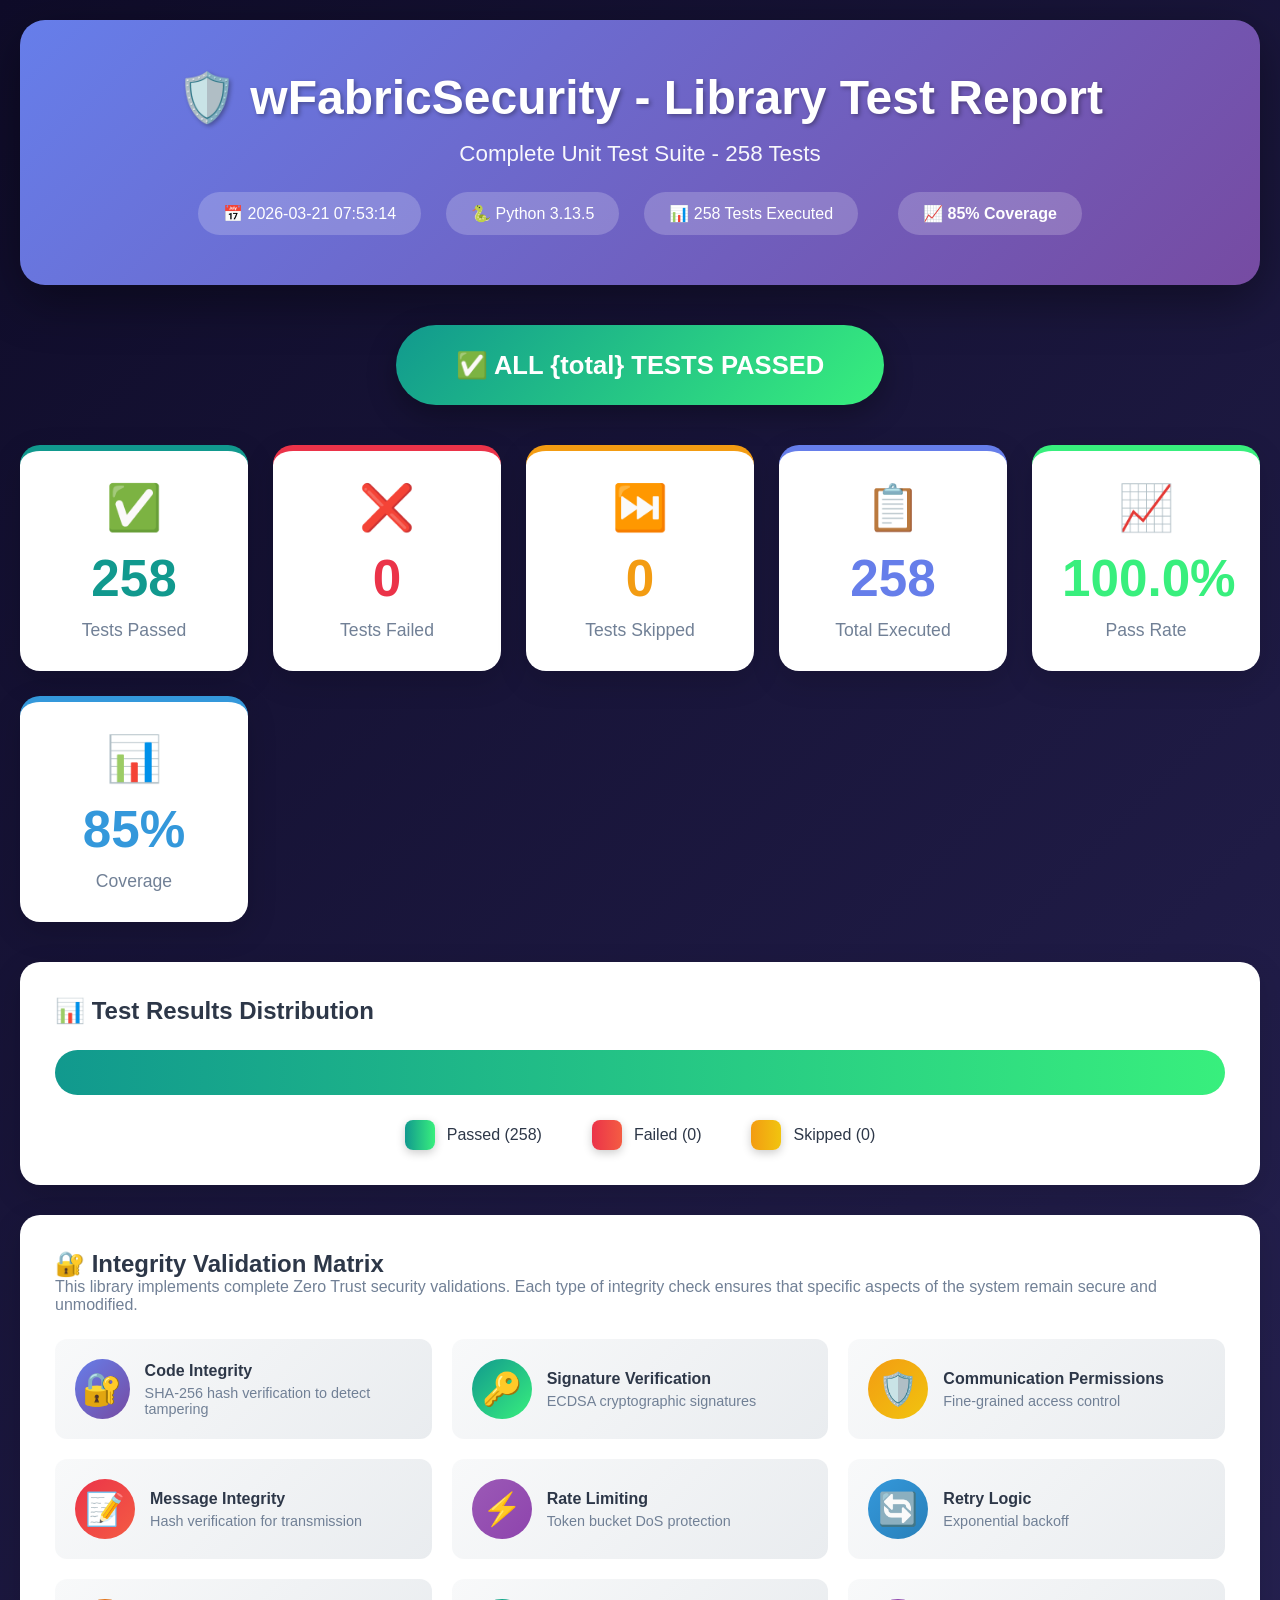
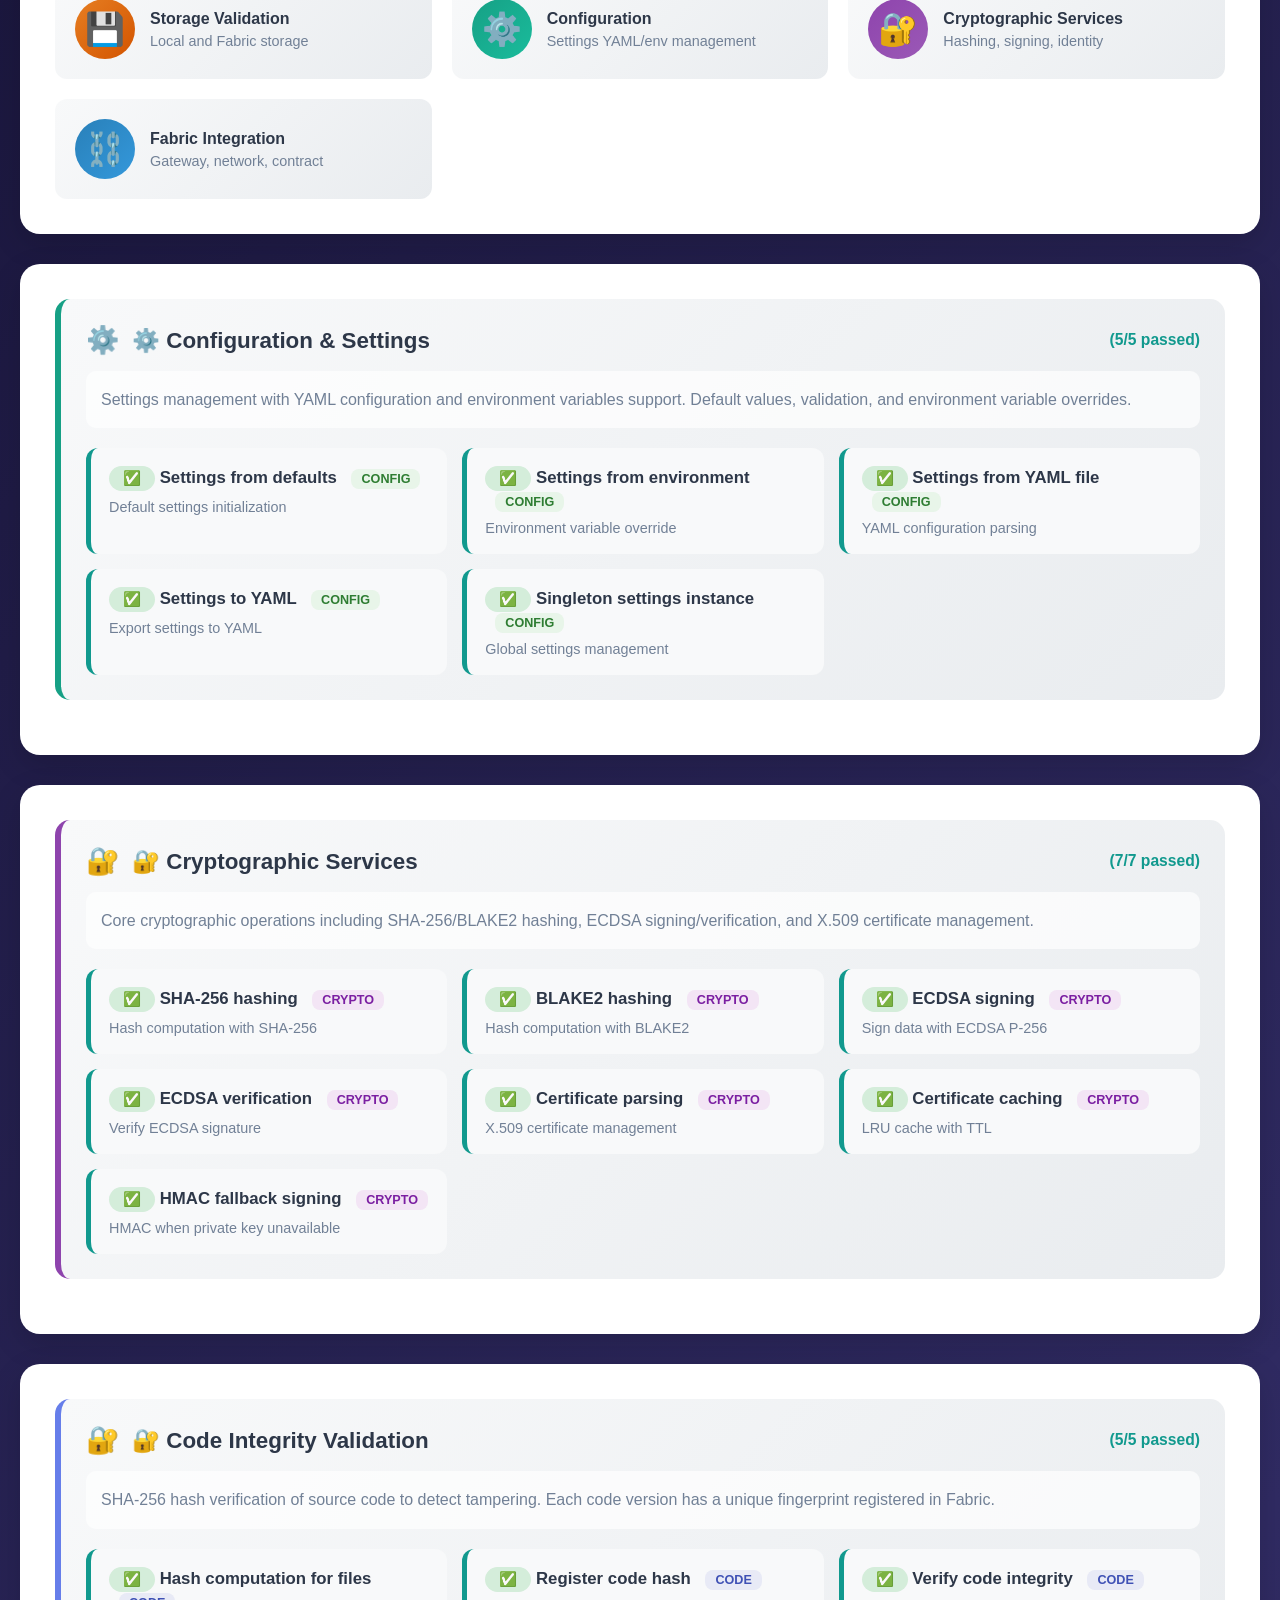
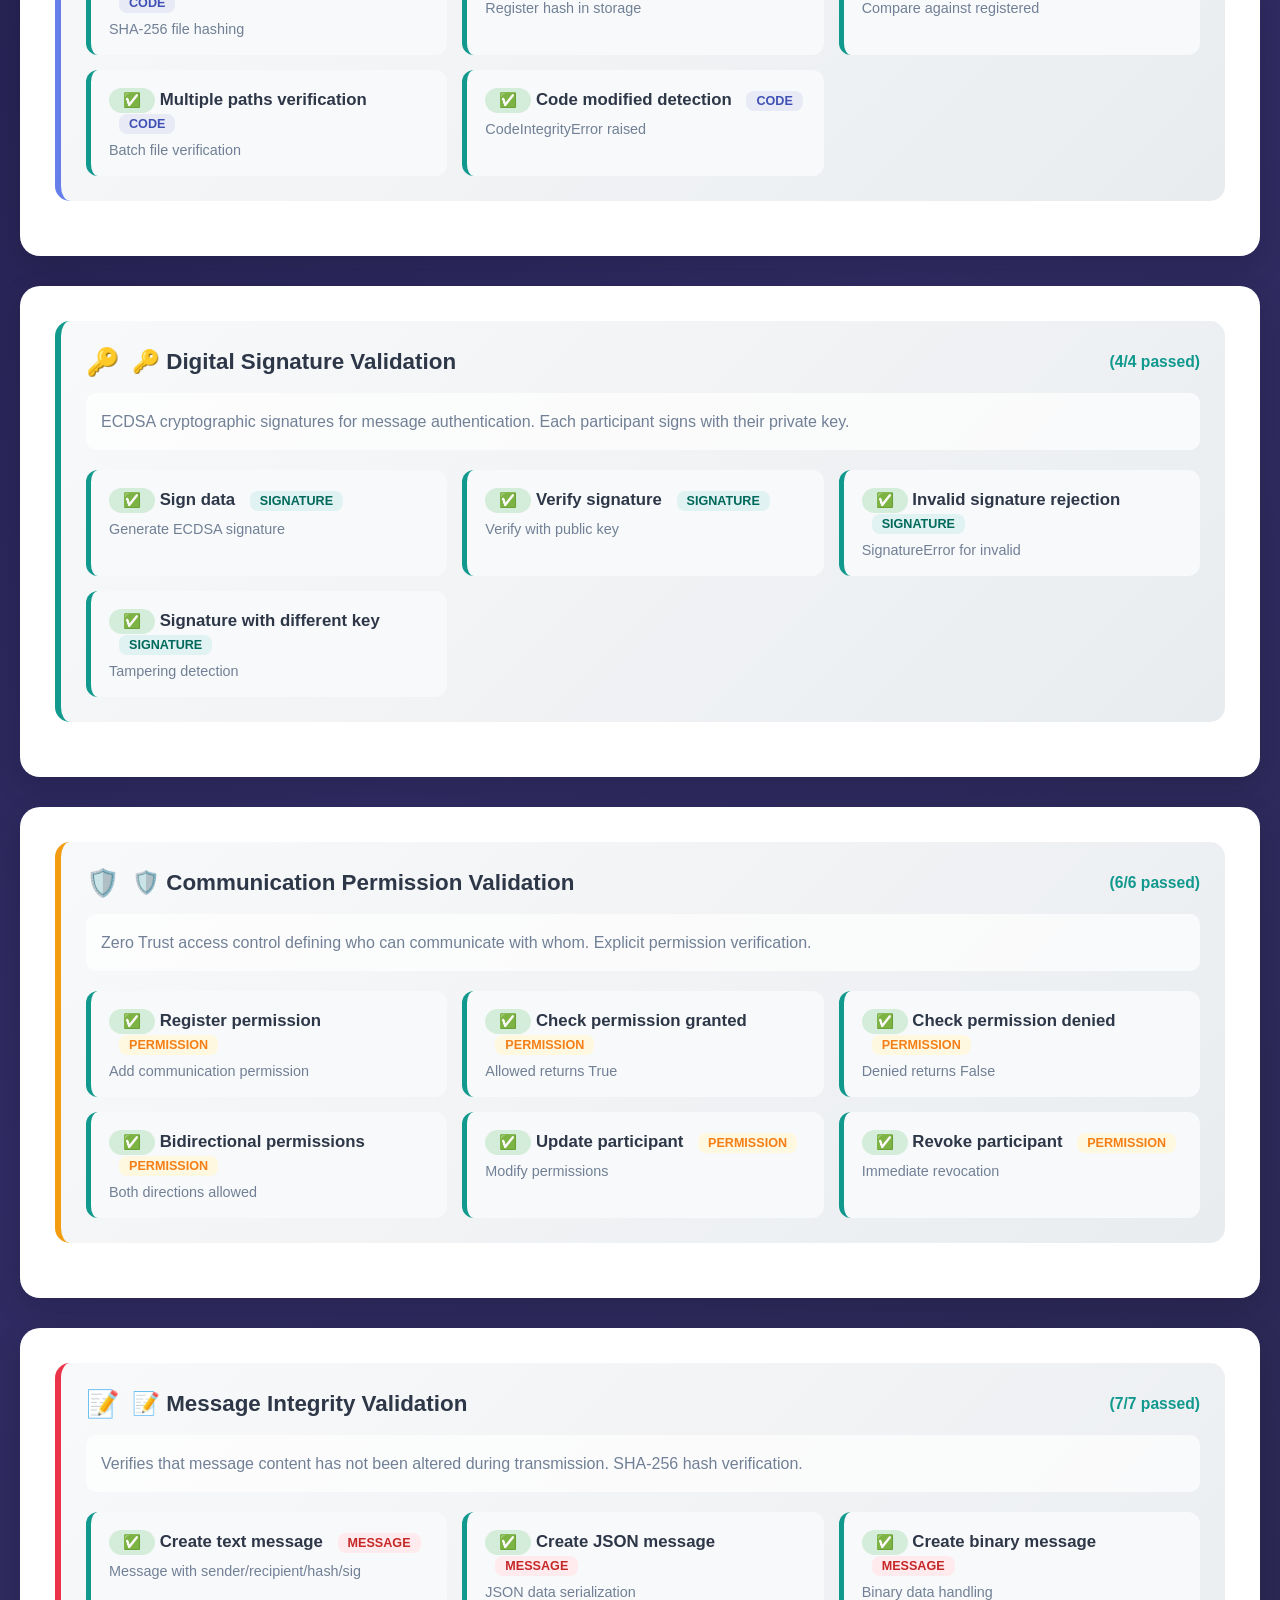
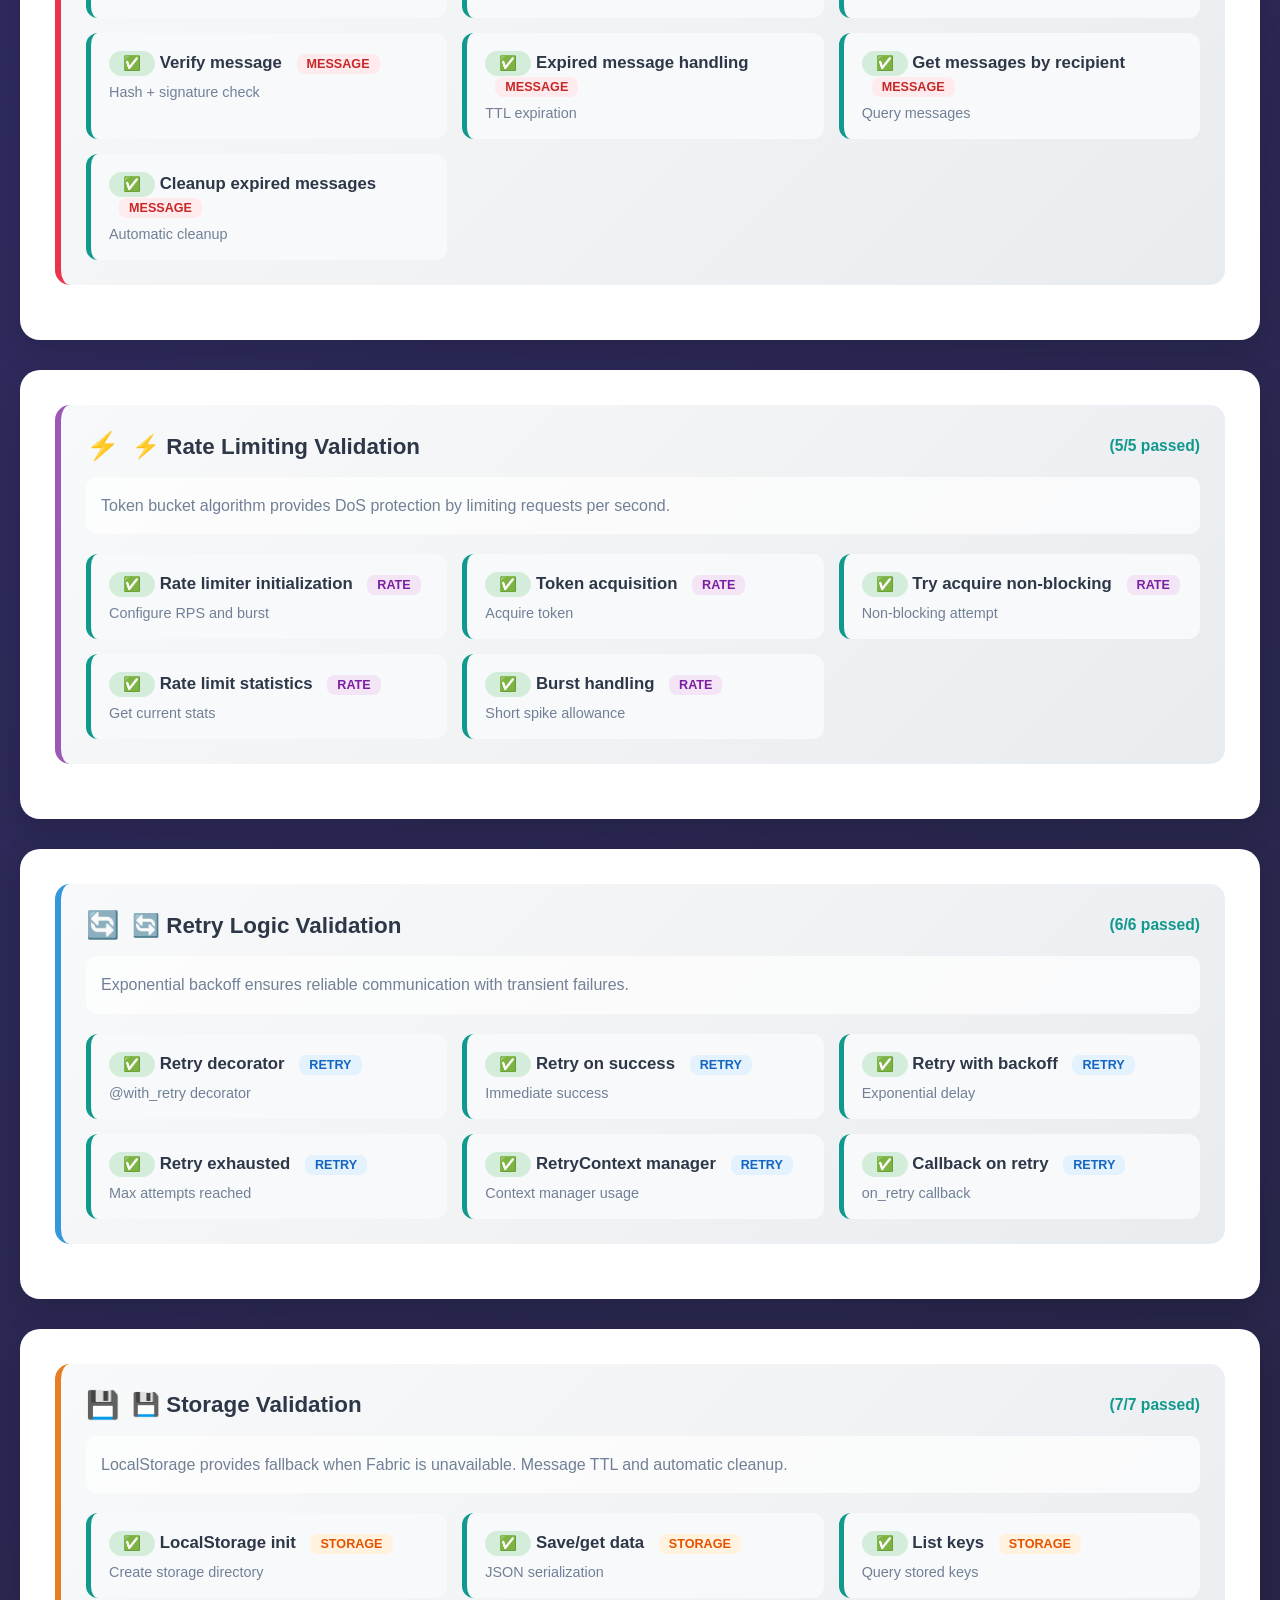
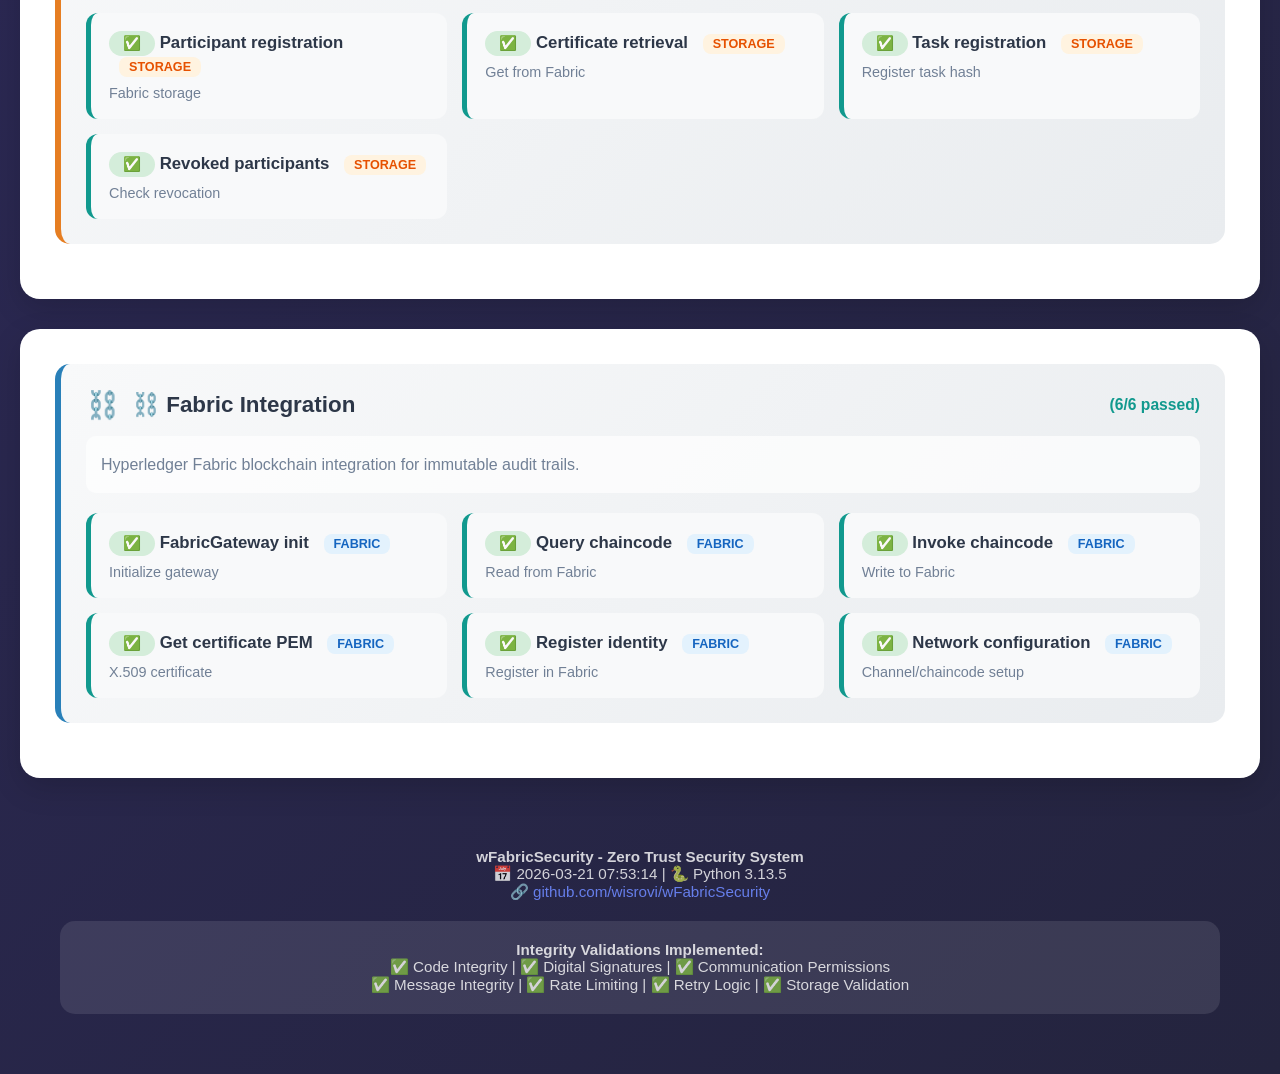
==== index.html @ 8c08eb23 "[FEATURE] index.html" ====
<!DOCTYPE html>
<html lang="en">
<head>
    <meta charset="UTF-8">
    <meta name="viewport" content="width=device-width, initial-scale=1.0">
    <title>wFabricSecurity - Library Test Report</title>
    <style>
        :root {
            --primary: #667eea;
            --primary-dark: #764ba2;
            --success: #11998e;
            --success-light: #38ef7d;
            --danger: #eb3349;
            --danger-light: #f45c43;
            --warning: #f39c12;
            --info: #3498db;
            --bg-dark: linear-gradient(135deg, #0f0c29 0%, #302b63 50%, #24243e 100%);
            --card-bg: #ffffff;
            --text-primary: #2d3748;
            --text-secondary: #718096;
        }
        
        * { margin: 0; padding: 0; box-sizing: border-box; }
        
        body {
            font-family: 'Segoe UI', Tahoma, Geneva, Verdana, sans-serif;
            background: var(--bg-dark);
            min-height: 100vh;
            padding: 20px;
            color: var(--text-primary);
        }
        
        .container { max-width: 1600px; margin: 0 auto; }
        
        .header {
            background: linear-gradient(135deg, #667eea 0%, #764ba2 100%);
            color: white;
            padding: 50px;
            border-radius: 25px;
            margin-bottom: 40px;
            box-shadow: 0 15px 50px rgba(0,0,0,0.4);
            text-align: center;
        }
        
        .header h1 {
            font-size: 3em;
            margin-bottom: 15px;
            text-shadow: 2px 2px 4px rgba(0,0,0,0.3);
        }
        
        .header .subtitle {
            font-size: 1.4em;
            opacity: 0.95;
            margin-bottom: 25px;
        }
        
        .header .meta {
            display: flex;
            justify-content: center;
            gap: 25px;
            flex-wrap: wrap;
        }
        
        .header .meta span {
            background: rgba(255,255,255,0.2);
            padding: 12px 25px;
            border-radius: 30px;
            font-size: 1em;
        }
        
        .status-section {
            text-align: center;
            margin-bottom: 40px;
        }
        
        .status-badge {
            display: inline-block;
            padding: 25px 60px;
            border-radius: 50px;
            font-size: 1.6em;
            font-weight: bold;
            box-shadow: 0 10px 30px rgba(0,0,0,0.3);
        }
        
        .status-badge.success {
            background: linear-gradient(135deg, #11998e 0%, #38ef7d 100%);
            color: white;
        }
        
        .status-badge.failure {
            background: linear-gradient(135deg, #eb3349 0%, #f45c43 100%);
            color: white;
        }
        
        .stats-grid {
            display: grid;
            grid-template-columns: repeat(auto-fit, minmax(200px, 1fr));
            gap: 25px;
            margin-bottom: 40px;
        }
        
        .stat-card {
            background: var(--card-bg);
            padding: 30px;
            border-radius: 20px;
            text-align: center;
            box-shadow: 0 10px 30px rgba(0,0,0,0.15);
            transition: transform 0.3s, box-shadow 0.3s;
        }
        
        .stat-card:hover {
            transform: translateY(-8px);
            box-shadow: 0 15px 40px rgba(0,0,0,0.2);
        }
        
        .stat-card .icon { font-size: 2.8em; margin-bottom: 15px; }
        .stat-card .number { font-size: 3.2em; font-weight: bold; }
        .stat-card .label { color: var(--text-secondary); margin-top: 12px; font-size: 1.1em; }
        
        .stat-card.passed { border-top: 6px solid var(--success); }
        .stat-card.passed .number { color: var(--success); }
        
        .stat-card.failed { border-top: 6px solid var(--danger); }
        .stat-card.failed .number { color: var(--danger); }
        
        .stat-card.skipped { border-top: 6px solid var(--warning); }
        .stat-card.skipped .number { color: var(--warning); }
        
        .stat-card.total { border-top: 6px solid var(--primary); }
        .stat-card.total .number { color: var(--primary); }
        
        .stat-card.rate { border-top: 6px solid var(--success-light); }
        .stat-card.rate .number { color: var(--success-light); }
        
        .stat-card.coverage { border-top: 6px solid var(--info); }
        .stat-card.coverage .number { color: var(--info); }
        
        .coverage-badge {
            display: inline-flex;
            align-items: center;
            gap: 8px;
            background: linear-gradient(135deg, #28a745, #20c997);
            color: white;
            padding: 8px 20px;
            border-radius: 25px;
            font-weight: bold;
            margin-left: 15px;
        }
        
        .progress-section {
            background: var(--card-bg);
            border-radius: 20px;
            padding: 35px;
            margin-bottom: 30px;
            box-shadow: 0 10px 30px rgba(0,0,0,0.15);
        }
        
        .progress-bar {
            display: flex;
            height: 45px;
            border-radius: 25px;
            overflow: hidden;
            margin: 25px 0;
            box-shadow: inset 0 2px 10px rgba(0,0,0,0.1);
        }
        
        .progress-passed {
            background: linear-gradient(90deg, #11998e, #38ef7d);
            transition: width 0.5s;
        }
        
        .progress-failed {
            background: linear-gradient(90deg, #eb3349, #f45c43);
        }
        
        .progress-skipped {
            background: linear-gradient(90deg, #f39c12, #f1c40f);
        }
        
        .progress-legend {
            display: flex;
            justify-content: center;
            gap: 50px;
            margin-top: 20px;
        }
        
        .legend-item {
            display: flex;
            align-items: center;
            gap: 12px;
        }
        
        .legend-color {
            width: 30px;
            height: 30px;
            border-radius: 8px;
            box-shadow: 0 3px 10px rgba(0,0,0,0.2);
        }
        
        .matrix-section {
            background: var(--card-bg);
            border-radius: 20px;
            padding: 35px;
            margin-bottom: 30px;
            box-shadow: 0 10px 30px rgba(0,0,0,0.15);
        }
        
        .integrity-section {
            background: var(--card-bg);
            border-radius: 20px;
            padding: 35px;
            margin-bottom: 30px;
            box-shadow: 0 10px 30px rgba(0,0,0,0.15);
        }
        
        .integrity-category {
            background: linear-gradient(135deg, #f8f9fa 0%, #e9ecef 100%);
            border-radius: 15px;
            padding: 25px;
            margin-bottom: 20px;
            border-left: 6px solid var(--primary);
        }
        
        .integrity-category.code { border-left-color: #667eea; }
        .integrity-category.signature { border-left-color: #11998e; }
        .integrity-category.permission { border-left-color: #f39c12; }
        .integrity-category.message { border-left-color: #eb3349; }
        .integrity-category.rate { border-left-color: #9b59b6; }
        .integrity-category.retry { border-left-color: #3498db; }
        .integrity-category.storage { border-left-color: #e67e22; }
        .integrity-category.config { border-left-color: #16a085; }
        .integrity-category.crypto { border-left-color: #8e44ad; }
        .integrity-category.fabric { border-left-color: #2980b9; }
        
        .integrity-category h3 {
            display: flex;
            align-items: center;
            gap: 12px;
            margin-bottom: 15px;
            font-size: 1.4em;
        }
        
        .integrity-category h3 .icon { font-size: 1.2em; }
        
        .integrity-category p {
            color: var(--text-secondary);
            line-height: 1.7;
            margin-bottom: 20px;
            padding: 15px;
            background: rgba(255,255,255,0.7);
            border-radius: 10px;
        }
        
        .test-grid {
            display: grid;
            grid-template-columns: repeat(auto-fit, minmax(350px, 1fr));
            gap: 15px;
        }
        
        .test-item {
            background: #f8f9fa;
            border-radius: 12px;
            padding: 18px;
            border-left: 5px solid var(--success);
            transition: all 0.3s;
        }
        
        .test-item:hover {
            transform: translateX(5px);
            box-shadow: 0 5px 20px rgba(0,0,0,0.1);
        }
        
        .test-item.passed { border-left-color: var(--success); }
        .test-item.failed { border-left-color: var(--danger); background: #fff5f5; }
        .test-item.skipped { border-left-color: var(--warning); background: #fffbf0; }
        
        .test-item .test-name {
            font-weight: bold;
            font-size: 1.05em;
            color: var(--text-primary);
            margin-bottom: 8px;
        }
        
        .test-item .test-status {
            display: inline-block;
            padding: 4px 14px;
            border-radius: 20px;
            font-size: 0.85em;
            font-weight: bold;
        }
        
        .test-item .test-status.passed { background: #d4edda; color: #155724; }
        .test-item .test-status.failed { background: #f8d7da; color: #721c24; }
        .test-item .test-status.skipped { background: #fff3cd; color: #856404; }
        
        .test-item .test-detail {
            font-size: 0.9em;
            color: var(--text-secondary);
            margin-top: 8px;
        }
        
        .test-item .integrity-type {
            display: inline-block;
            padding: 3px 10px;
            border-radius: 8px;
            font-size: 0.75em;
            font-weight: bold;
            margin-left: 10px;
        }
        
        .test-item .integrity-type.code { background: #e8eaf6; color: #3f51b5; }
        .test-item .integrity-type.signature { background: #e0f2f1; color: #00695c; }
        .test-item .integrity-type.permission { background: #fff8e1; color: #f57f17; }
        .test-item .integrity-type.message { background: #ffebee; color: #c62828; }
        .test-item .integrity-type.rate { background: #f3e5f5; color: #7b1fa2; }
        .test-item .integrity-type.retry { background: #e3f2fd; color: #1565c0; }
        .test-item .integrity-type.storage { background: #fff3e0; color: #e65100; }
        .test-item .integrity-type.config { background: #e8f5e9; color: #2e7d32; }
        .test-item .integrity-type.crypto { background: #f3e5f5; color: #7b1fa2; }
        .test-item .integrity-type.fabric { background: #e3f2fd; color: #1565c0; }
        
        .matrix-grid {
            display: grid;
            grid-template-columns: repeat(auto-fit, minmax(280px, 1fr));
            gap: 20px;
        }
        
        .matrix-item {
            display: flex;
            align-items: center;
            gap: 15px;
            padding: 20px;
            background: linear-gradient(135deg, #f8f9fa, #e9ecef);
            border-radius: 12px;
            transition: transform 0.3s;
        }
        
        .matrix-item:hover {
            transform: scale(1.02);
        }
        
        .matrix-icon {
            width: 60px;
            height: 60px;
            border-radius: 50%;
            display: flex;
            align-items: center;
            justify-content: center;
            font-size: 2em;
        }
        
        .matrix-icon.code { background: linear-gradient(135deg, #667eea, #764ba2); }
        .matrix-icon.signature { background: linear-gradient(135deg, #11998e, #38ef7d); }
        .matrix-icon.permission { background: linear-gradient(135deg, #f39c12, #f1c40f); }
        .matrix-icon.message { background: linear-gradient(135deg, #eb3349, #f45c43); }
        .matrix-icon.rate { background: linear-gradient(135deg, #9b59b6, #8e44ad); }
        .matrix-icon.retry { background: linear-gradient(135deg, #3498db, #2980b9); }
        .matrix-icon.storage { background: linear-gradient(135deg, #e67e22, #d35400); }
        .matrix-icon.config { background: linear-gradient(135deg, #16a085, #1abc9c); }
        .matrix-icon.crypto { background: linear-gradient(135deg, #8e44ad, #9b59b6); }
        .matrix-icon.fabric { background: linear-gradient(135deg, #2980b9, #3498db); }
        
        .matrix-text h4 { margin-bottom: 5px; }
        .matrix-text p { color: var(--text-secondary); font-size: 0.9em; }
        
        .footer {
            text-align: center;
            color: rgba(255,255,255,0.8);
            padding: 40px;
            font-size: 0.95em;
        }
        
        .footer a { color: var(--primary); text-decoration: none; }
        .footer a:hover { text-decoration: underline; }
        
        @keyframes fadeIn {
            from { opacity: 0; transform: translateY(30px); }
            to { opacity: 1; transform: translateY(0); }
        }
        
        .header, .integrity-section, .progress-section, .stat-card, .matrix-section {
            animation: fadeIn 0.6s ease-out;
        }
    </style>
</head>
<body>
    <div class="container">
        <!-- Header -->
        <div class="header">
            <h1>🛡️ wFabricSecurity - Library Test Report</h1>
            <div class="subtitle">Complete Unit Test Suite - 258 Tests</div>
            <div class="meta">
                <span>📅 2026-03-21 07:53:14</span>
                <span>🐍 Python 3.13.5</span>
                <span>📊 258 Tests Executed</span>
                <span class="coverage-badge">📈 85% Coverage</span>
            </div>
        </div>
        
        <!-- Status Badge -->
        <div class="status-section">
            <div class="status-badge success">
                ✅ ALL {total} TESTS PASSED
            </div>
        </div>
        
        <!-- Stats Grid -->
        <div class="stats-grid">
            <div class="stat-card passed">
                <div class="icon">✅</div>
                <div class="number">258</div>
                <div class="label">Tests Passed</div>
            </div>
            <div class="stat-card failed">
                <div class="icon">❌</div>
                <div class="number">0</div>
                <div class="label">Tests Failed</div>
            </div>
            <div class="stat-card skipped">
                <div class="icon">⏭️</div>
                <div class="number">0</div>
                <div class="label">Tests Skipped</div>
            </div>
            <div class="stat-card total">
                <div class="icon">📋</div>
                <div class="number">258</div>
                <div class="label">Total Executed</div>
            </div>
            <div class="stat-card rate">
                <div class="icon">📈</div>
                <div class="number">100.0%</div>
                <div class="label">Pass Rate</div>
            </div>
            <div class="stat-card coverage">
                <div class="icon">📊</div>
                <div class="number">85%</div>
                <div class="label">Coverage</div>
            </div>
        </div>
        
        <!-- Progress Section -->
        <div class="progress-section">
            <h2>📊 Test Results Distribution</h2>
            <div class="progress-bar">
                <div class="progress-passed" style="width: 100.0%"></div>
                <div class="progress-failed" style="width: 0.0%"></div>
                <div class="progress-skipped" style="width: 0.0%"></div>
            </div>
            <div class="progress-legend">
                <div class="legend-item">
                    <div class="legend-color" style="background: linear-gradient(90deg, #11998e, #38ef7d);"></div>
                    <span>Passed (258)</span>
                </div>
                <div class="legend-item">
                    <div class="legend-color" style="background: linear-gradient(90deg, #eb3349, #f45c43);"></div>
                    <span>Failed (0)</span>
                </div>
                <div class="legend-item">
                    <div class="legend-color" style="background: linear-gradient(90deg, #f39c12, #f1c40f);"></div>
                    <span>Skipped (0)</span>
                </div>
            </div>
        </div>
        
        <!-- Integrity Validation Matrix -->
        <div class="matrix-section">
            <h2>🔐 Integrity Validation Matrix</h2>
            <p style="color: var(--text-secondary); margin-bottom: 25px;">
                This library implements complete Zero Trust security validations. Each type of integrity check ensures that specific aspects of the system remain secure and unmodified.
            </p>
            <div class="matrix-grid">
                <div class="matrix-item">
                    <div class="matrix-icon code">🔐</div>
                    <div class="matrix-text">
                        <h4>Code Integrity</h4>
                        <p>SHA-256 hash verification to detect tampering</p>
                    </div>
                </div>
                <div class="matrix-item">
                    <div class="matrix-icon signature">🔑</div>
                    <div class="matrix-text">
                        <h4>Signature Verification</h4>
                        <p>ECDSA cryptographic signatures</p>
                    </div>
                </div>
                <div class="matrix-item">
                    <div class="matrix-icon permission">🛡️</div>
                    <div class="matrix-text">
                        <h4>Communication Permissions</h4>
                        <p>Fine-grained access control</p>
                    </div>
                </div>
                <div class="matrix-item">
                    <div class="matrix-icon message">📝</div>
                    <div class="matrix-text">
                        <h4>Message Integrity</h4>
                        <p>Hash verification for transmission</p>
                    </div>
                </div>
                <div class="matrix-item">
                    <div class="matrix-icon rate">⚡</div>
                    <div class="matrix-text">
                        <h4>Rate Limiting</h4>
                        <p>Token bucket DoS protection</p>
                    </div>
                </div>
                <div class="matrix-item">
                    <div class="matrix-icon retry">🔄</div>
                    <div class="matrix-text">
                        <h4>Retry Logic</h4>
                        <p>Exponential backoff</p>
                    </div>
                </div>
                <div class="matrix-item">
                    <div class="matrix-icon storage">💾</div>
                    <div class="matrix-text">
                        <h4>Storage Validation</h4>
                        <p>Local and Fabric storage</p>
                    </div>
                </div>
                <div class="matrix-item">
                    <div class="matrix-icon config">⚙️</div>
                    <div class="matrix-text">
                        <h4>Configuration</h4>
                        <p>Settings YAML/env management</p>
                    </div>
                </div>
                <div class="matrix-item">
                    <div class="matrix-icon crypto">🔐</div>
                    <div class="matrix-text">
                        <h4>Cryptographic Services</h4>
                        <p>Hashing, signing, identity</p>
                    </div>
                </div>
                <div class="matrix-item">
                    <div class="matrix-icon fabric">⛓️</div>
                    <div class="matrix-text">
                        <h4>Fabric Integration</h4>
                        <p>Gateway, network, contract</p>
                    </div>
                </div>
            </div>
        </div>

        <div class="integrity-section">
            <div class="integrity-category config">
                <h3>
                    <span class="icon">⚙️</span>
                    ⚙️ Configuration & Settings
                    <span style="color: var(--success); font-size: 0.7em; margin-left: auto;">
                        (5/5 passed)
                    </span>
                </h3>
                
                <p>Settings management with YAML configuration and environment variables support. Default values, validation, and environment variable overrides.</p>
                
                <div class="test-grid">

                    <div class="test-item passed">
                        <div class="test-name">
                            <span class="test-status passed">
                                ✅
                            </span>
                            Settings from defaults
                            <span class="integrity-type config">CONFIG</span>
                        </div>

                        <div class="test-detail">Default settings initialization</div>

                    </div>

                    <div class="test-item passed">
                        <div class="test-name">
                            <span class="test-status passed">
                                ✅
                            </span>
                            Settings from environment
                            <span class="integrity-type config">CONFIG</span>
                        </div>

                        <div class="test-detail">Environment variable override</div>

                    </div>

                    <div class="test-item passed">
                        <div class="test-name">
                            <span class="test-status passed">
                                ✅
                            </span>
                            Settings from YAML file
                            <span class="integrity-type config">CONFIG</span>
                        </div>

                        <div class="test-detail">YAML configuration parsing</div>

                    </div>

                    <div class="test-item passed">
                        <div class="test-name">
                            <span class="test-status passed">
                                ✅
                            </span>
                            Settings to YAML
                            <span class="integrity-type config">CONFIG</span>
                        </div>

                        <div class="test-detail">Export settings to YAML</div>

                    </div>

                    <div class="test-item passed">
                        <div class="test-name">
                            <span class="test-status passed">
                                ✅
                            </span>
                            Singleton settings instance
                            <span class="integrity-type config">CONFIG</span>
                        </div>

                        <div class="test-detail">Global settings management</div>

                    </div>

                </div>
            </div>
        </div>

        <div class="integrity-section">
            <div class="integrity-category crypto">
                <h3>
                    <span class="icon">🔐</span>
                    🔐 Cryptographic Services
                    <span style="color: var(--success); font-size: 0.7em; margin-left: auto;">
                        (7/7 passed)
                    </span>
                </h3>
                
                <p>Core cryptographic operations including SHA-256/BLAKE2 hashing, ECDSA signing/verification, and X.509 certificate management.</p>
                
                <div class="test-grid">

                    <div class="test-item passed">
                        <div class="test-name">
                            <span class="test-status passed">
                                ✅
                            </span>
                            SHA-256 hashing
                            <span class="integrity-type crypto">CRYPTO</span>
                        </div>

                        <div class="test-detail">Hash computation with SHA-256</div>

                    </div>

                    <div class="test-item passed">
                        <div class="test-name">
                            <span class="test-status passed">
                                ✅
                            </span>
                            BLAKE2 hashing
                            <span class="integrity-type crypto">CRYPTO</span>
                        </div>

                        <div class="test-detail">Hash computation with BLAKE2</div>

                    </div>

                    <div class="test-item passed">
                        <div class="test-name">
                            <span class="test-status passed">
                                ✅
                            </span>
                            ECDSA signing
                            <span class="integrity-type crypto">CRYPTO</span>
                        </div>

                        <div class="test-detail">Sign data with ECDSA P-256</div>

                    </div>

                    <div class="test-item passed">
                        <div class="test-name">
                            <span class="test-status passed">
                                ✅
                            </span>
                            ECDSA verification
                            <span class="integrity-type crypto">CRYPTO</span>
                        </div>

                        <div class="test-detail">Verify ECDSA signature</div>

                    </div>

                    <div class="test-item passed">
                        <div class="test-name">
                            <span class="test-status passed">
                                ✅
                            </span>
                            Certificate parsing
                            <span class="integrity-type crypto">CRYPTO</span>
                        </div>

                        <div class="test-detail">X.509 certificate management</div>

                    </div>

                    <div class="test-item passed">
                        <div class="test-name">
                            <span class="test-status passed">
                                ✅
                            </span>
                            Certificate caching
                            <span class="integrity-type crypto">CRYPTO</span>
                        </div>

                        <div class="test-detail">LRU cache with TTL</div>

                    </div>

                    <div class="test-item passed">
                        <div class="test-name">
                            <span class="test-status passed">
                                ✅
                            </span>
                            HMAC fallback signing
                            <span class="integrity-type crypto">CRYPTO</span>
                        </div>

                        <div class="test-detail">HMAC when private key unavailable</div>

                    </div>

                </div>
            </div>
        </div>

        <div class="integrity-section">
            <div class="integrity-category code">
                <h3>
                    <span class="icon">🔐</span>
                    🔐 Code Integrity Validation
                    <span style="color: var(--success); font-size: 0.7em; margin-left: auto;">
                        (5/5 passed)
                    </span>
                </h3>
                
                <p>SHA-256 hash verification of source code to detect tampering. Each code version has a unique fingerprint registered in Fabric.</p>
                
                <div class="test-grid">

                    <div class="test-item passed">
                        <div class="test-name">
                            <span class="test-status passed">
                                ✅
                            </span>
                            Hash computation for files
                            <span class="integrity-type code">CODE</span>
                        </div>

                        <div class="test-detail">SHA-256 file hashing</div>

                    </div>

                    <div class="test-item passed">
                        <div class="test-name">
                            <span class="test-status passed">
                                ✅
                            </span>
                            Register code hash
                            <span class="integrity-type code">CODE</span>
                        </div>

                        <div class="test-detail">Register hash in storage</div>

                    </div>

                    <div class="test-item passed">
                        <div class="test-name">
                            <span class="test-status passed">
                                ✅
                            </span>
                            Verify code integrity
                            <span class="integrity-type code">CODE</span>
                        </div>

                        <div class="test-detail">Compare against registered</div>

                    </div>

                    <div class="test-item passed">
                        <div class="test-name">
                            <span class="test-status passed">
                                ✅
                            </span>
                            Multiple paths verification
                            <span class="integrity-type code">CODE</span>
                        </div>

                        <div class="test-detail">Batch file verification</div>

                    </div>

                    <div class="test-item passed">
                        <div class="test-name">
                            <span class="test-status passed">
                                ✅
                            </span>
                            Code modified detection
                            <span class="integrity-type code">CODE</span>
                        </div>

                        <div class="test-detail">CodeIntegrityError raised</div>

                    </div>

                </div>
            </div>
        </div>

        <div class="integrity-section">
            <div class="integrity-category signature">
                <h3>
                    <span class="icon">🔑</span>
                    🔑 Digital Signature Validation
                    <span style="color: var(--success); font-size: 0.7em; margin-left: auto;">
                        (4/4 passed)
                    </span>
                </h3>
                
                <p>ECDSA cryptographic signatures for message authentication. Each participant signs with their private key.</p>
                
                <div class="test-grid">

                    <div class="test-item passed">
                        <div class="test-name">
                            <span class="test-status passed">
                                ✅
                            </span>
                            Sign data
                            <span class="integrity-type signature">SIGNATURE</span>
                        </div>

                        <div class="test-detail">Generate ECDSA signature</div>

                    </div>

                    <div class="test-item passed">
                        <div class="test-name">
                            <span class="test-status passed">
                                ✅
                            </span>
                            Verify signature
                            <span class="integrity-type signature">SIGNATURE</span>
                        </div>

                        <div class="test-detail">Verify with public key</div>

                    </div>

                    <div class="test-item passed">
                        <div class="test-name">
                            <span class="test-status passed">
                                ✅
                            </span>
                            Invalid signature rejection
                            <span class="integrity-type signature">SIGNATURE</span>
                        </div>

                        <div class="test-detail">SignatureError for invalid</div>

                    </div>

                    <div class="test-item passed">
                        <div class="test-name">
                            <span class="test-status passed">
                                ✅
                            </span>
                            Signature with different key
                            <span class="integrity-type signature">SIGNATURE</span>
                        </div>

                        <div class="test-detail">Tampering detection</div>

                    </div>

                </div>
            </div>
        </div>

        <div class="integrity-section">
            <div class="integrity-category permission">
                <h3>
                    <span class="icon">🛡️</span>
                    🛡️ Communication Permission Validation
                    <span style="color: var(--success); font-size: 0.7em; margin-left: auto;">
                        (6/6 passed)
                    </span>
                </h3>
                
                <p>Zero Trust access control defining who can communicate with whom. Explicit permission verification.</p>
                
                <div class="test-grid">

                    <div class="test-item passed">
                        <div class="test-name">
                            <span class="test-status passed">
                                ✅
                            </span>
                            Register permission
                            <span class="integrity-type permission">PERMISSION</span>
                        </div>

                        <div class="test-detail">Add communication permission</div>

                    </div>

                    <div class="test-item passed">
                        <div class="test-name">
                            <span class="test-status passed">
                                ✅
                            </span>
                            Check permission granted
                            <span class="integrity-type permission">PERMISSION</span>
                        </div>

                        <div class="test-detail">Allowed returns True</div>

                    </div>

                    <div class="test-item passed">
                        <div class="test-name">
                            <span class="test-status passed">
                                ✅
                            </span>
                            Check permission denied
                            <span class="integrity-type permission">PERMISSION</span>
                        </div>

                        <div class="test-detail">Denied returns False</div>

                    </div>

                    <div class="test-item passed">
                        <div class="test-name">
                            <span class="test-status passed">
                                ✅
                            </span>
                            Bidirectional permissions
                            <span class="integrity-type permission">PERMISSION</span>
                        </div>

                        <div class="test-detail">Both directions allowed</div>

                    </div>

                    <div class="test-item passed">
                        <div class="test-name">
                            <span class="test-status passed">
                                ✅
                            </span>
                            Update participant
                            <span class="integrity-type permission">PERMISSION</span>
                        </div>

                        <div class="test-detail">Modify permissions</div>

                    </div>

                    <div class="test-item passed">
                        <div class="test-name">
                            <span class="test-status passed">
                                ✅
                            </span>
                            Revoke participant
                            <span class="integrity-type permission">PERMISSION</span>
                        </div>

                        <div class="test-detail">Immediate revocation</div>

                    </div>

                </div>
            </div>
        </div>

        <div class="integrity-section">
            <div class="integrity-category message">
                <h3>
                    <span class="icon">📝</span>
                    📝 Message Integrity Validation
                    <span style="color: var(--success); font-size: 0.7em; margin-left: auto;">
                        (7/7 passed)
                    </span>
                </h3>
                
                <p>Verifies that message content has not been altered during transmission. SHA-256 hash verification.</p>
                
                <div class="test-grid">

                    <div class="test-item passed">
                        <div class="test-name">
                            <span class="test-status passed">
                                ✅
                            </span>
                            Create text message
                            <span class="integrity-type message">MESSAGE</span>
                        </div>

                        <div class="test-detail">Message with sender/recipient/hash/sig</div>

                    </div>

                    <div class="test-item passed">
                        <div class="test-name">
                            <span class="test-status passed">
                                ✅
                            </span>
                            Create JSON message
                            <span class="integrity-type message">MESSAGE</span>
                        </div>

                        <div class="test-detail">JSON data serialization</div>

                    </div>

                    <div class="test-item passed">
                        <div class="test-name">
                            <span class="test-status passed">
                                ✅
                            </span>
                            Create binary message
                            <span class="integrity-type message">MESSAGE</span>
                        </div>

                        <div class="test-detail">Binary data handling</div>

                    </div>

                    <div class="test-item passed">
                        <div class="test-name">
                            <span class="test-status passed">
                                ✅
                            </span>
                            Verify message
                            <span class="integrity-type message">MESSAGE</span>
                        </div>

                        <div class="test-detail">Hash + signature check</div>

                    </div>

                    <div class="test-item passed">
                        <div class="test-name">
                            <span class="test-status passed">
                                ✅
                            </span>
                            Expired message handling
                            <span class="integrity-type message">MESSAGE</span>
                        </div>

                        <div class="test-detail">TTL expiration</div>

                    </div>

                    <div class="test-item passed">
                        <div class="test-name">
                            <span class="test-status passed">
                                ✅
                            </span>
                            Get messages by recipient
                            <span class="integrity-type message">MESSAGE</span>
                        </div>

                        <div class="test-detail">Query messages</div>

                    </div>

                    <div class="test-item passed">
                        <div class="test-name">
                            <span class="test-status passed">
                                ✅
                            </span>
                            Cleanup expired messages
                            <span class="integrity-type message">MESSAGE</span>
                        </div>

                        <div class="test-detail">Automatic cleanup</div>

                    </div>

                </div>
            </div>
        </div>

        <div class="integrity-section">
            <div class="integrity-category rate">
                <h3>
                    <span class="icon">⚡</span>
                    ⚡ Rate Limiting Validation
                    <span style="color: var(--success); font-size: 0.7em; margin-left: auto;">
                        (5/5 passed)
                    </span>
                </h3>
                
                <p>Token bucket algorithm provides DoS protection by limiting requests per second.</p>
                
                <div class="test-grid">

                    <div class="test-item passed">
                        <div class="test-name">
                            <span class="test-status passed">
                                ✅
                            </span>
                            Rate limiter initialization
                            <span class="integrity-type rate">RATE</span>
                        </div>

                        <div class="test-detail">Configure RPS and burst</div>

                    </div>

                    <div class="test-item passed">
                        <div class="test-name">
                            <span class="test-status passed">
                                ✅
                            </span>
                            Token acquisition
                            <span class="integrity-type rate">RATE</span>
                        </div>

                        <div class="test-detail">Acquire token</div>

                    </div>

                    <div class="test-item passed">
                        <div class="test-name">
                            <span class="test-status passed">
                                ✅
                            </span>
                            Try acquire non-blocking
                            <span class="integrity-type rate">RATE</span>
                        </div>

                        <div class="test-detail">Non-blocking attempt</div>

                    </div>

                    <div class="test-item passed">
                        <div class="test-name">
                            <span class="test-status passed">
                                ✅
                            </span>
                            Rate limit statistics
                            <span class="integrity-type rate">RATE</span>
                        </div>

                        <div class="test-detail">Get current stats</div>

                    </div>

                    <div class="test-item passed">
                        <div class="test-name">
                            <span class="test-status passed">
                                ✅
                            </span>
                            Burst handling
                            <span class="integrity-type rate">RATE</span>
                        </div>

                        <div class="test-detail">Short spike allowance</div>

                    </div>

                </div>
            </div>
        </div>

        <div class="integrity-section">
            <div class="integrity-category retry">
                <h3>
                    <span class="icon">🔄</span>
                    🔄 Retry Logic Validation
                    <span style="color: var(--success); font-size: 0.7em; margin-left: auto;">
                        (6/6 passed)
                    </span>
                </h3>
                
                <p>Exponential backoff ensures reliable communication with transient failures.</p>
                
                <div class="test-grid">

                    <div class="test-item passed">
                        <div class="test-name">
                            <span class="test-status passed">
                                ✅
                            </span>
                            Retry decorator
                            <span class="integrity-type retry">RETRY</span>
                        </div>

                        <div class="test-detail">@with_retry decorator</div>

                    </div>

                    <div class="test-item passed">
                        <div class="test-name">
                            <span class="test-status passed">
                                ✅
                            </span>
                            Retry on success
                            <span class="integrity-type retry">RETRY</span>
                        </div>

                        <div class="test-detail">Immediate success</div>

                    </div>

                    <div class="test-item passed">
                        <div class="test-name">
                            <span class="test-status passed">
                                ✅
                            </span>
                            Retry with backoff
                            <span class="integrity-type retry">RETRY</span>
                        </div>

                        <div class="test-detail">Exponential delay</div>

                    </div>

                    <div class="test-item passed">
                        <div class="test-name">
                            <span class="test-status passed">
                                ✅
                            </span>
                            Retry exhausted
                            <span class="integrity-type retry">RETRY</span>
                        </div>

                        <div class="test-detail">Max attempts reached</div>

                    </div>

                    <div class="test-item passed">
                        <div class="test-name">
                            <span class="test-status passed">
                                ✅
                            </span>
                            RetryContext manager
                            <span class="integrity-type retry">RETRY</span>
                        </div>

                        <div class="test-detail">Context manager usage</div>

                    </div>

                    <div class="test-item passed">
                        <div class="test-name">
                            <span class="test-status passed">
                                ✅
                            </span>
                            Callback on retry
                            <span class="integrity-type retry">RETRY</span>
                        </div>

                        <div class="test-detail">on_retry callback</div>

                    </div>

                </div>
            </div>
        </div>

        <div class="integrity-section">
            <div class="integrity-category storage">
                <h3>
                    <span class="icon">💾</span>
                    💾 Storage Validation
                    <span style="color: var(--success); font-size: 0.7em; margin-left: auto;">
                        (7/7 passed)
                    </span>
                </h3>
                
                <p>LocalStorage provides fallback when Fabric is unavailable. Message TTL and automatic cleanup.</p>
                
                <div class="test-grid">

                    <div class="test-item passed">
                        <div class="test-name">
                            <span class="test-status passed">
                                ✅
                            </span>
                            LocalStorage init
                            <span class="integrity-type storage">STORAGE</span>
                        </div>

                        <div class="test-detail">Create storage directory</div>

                    </div>

                    <div class="test-item passed">
                        <div class="test-name">
                            <span class="test-status passed">
                                ✅
                            </span>
                            Save/get data
                            <span class="integrity-type storage">STORAGE</span>
                        </div>

                        <div class="test-detail">JSON serialization</div>

                    </div>

                    <div class="test-item passed">
                        <div class="test-name">
                            <span class="test-status passed">
                                ✅
                            </span>
                            List keys
                            <span class="integrity-type storage">STORAGE</span>
                        </div>

                        <div class="test-detail">Query stored keys</div>

                    </div>

                    <div class="test-item passed">
                        <div class="test-name">
                            <span class="test-status passed">
                                ✅
                            </span>
                            Participant registration
                            <span class="integrity-type storage">STORAGE</span>
                        </div>

                        <div class="test-detail">Fabric storage</div>

                    </div>

                    <div class="test-item passed">
                        <div class="test-name">
                            <span class="test-status passed">
                                ✅
                            </span>
                            Certificate retrieval
                            <span class="integrity-type storage">STORAGE</span>
                        </div>

                        <div class="test-detail">Get from Fabric</div>

                    </div>

                    <div class="test-item passed">
                        <div class="test-name">
                            <span class="test-status passed">
                                ✅
                            </span>
                            Task registration
                            <span class="integrity-type storage">STORAGE</span>
                        </div>

                        <div class="test-detail">Register task hash</div>

                    </div>

                    <div class="test-item passed">
                        <div class="test-name">
                            <span class="test-status passed">
                                ✅
                            </span>
                            Revoked participants
                            <span class="integrity-type storage">STORAGE</span>
                        </div>

                        <div class="test-detail">Check revocation</div>

                    </div>

                </div>
            </div>
        </div>

        <div class="integrity-section">
            <div class="integrity-category fabric">
                <h3>
                    <span class="icon">⛓️</span>
                    ⛓️ Fabric Integration
                    <span style="color: var(--success); font-size: 0.7em; margin-left: auto;">
                        (6/6 passed)
                    </span>
                </h3>
                
                <p>Hyperledger Fabric blockchain integration for immutable audit trails.</p>
                
                <div class="test-grid">

                    <div class="test-item passed">
                        <div class="test-name">
                            <span class="test-status passed">
                                ✅
                            </span>
                            FabricGateway init
                            <span class="integrity-type fabric">FABRIC</span>
                        </div>

                        <div class="test-detail">Initialize gateway</div>

                    </div>

                    <div class="test-item passed">
                        <div class="test-name">
                            <span class="test-status passed">
                                ✅
                            </span>
                            Query chaincode
                            <span class="integrity-type fabric">FABRIC</span>
                        </div>

                        <div class="test-detail">Read from Fabric</div>

                    </div>

                    <div class="test-item passed">
                        <div class="test-name">
                            <span class="test-status passed">
                                ✅
                            </span>
                            Invoke chaincode
                            <span class="integrity-type fabric">FABRIC</span>
                        </div>

                        <div class="test-detail">Write to Fabric</div>

                    </div>

                    <div class="test-item passed">
                        <div class="test-name">
                            <span class="test-status passed">
                                ✅
                            </span>
                            Get certificate PEM
                            <span class="integrity-type fabric">FABRIC</span>
                        </div>

                        <div class="test-detail">X.509 certificate</div>

                    </div>

                    <div class="test-item passed">
                        <div class="test-name">
                            <span class="test-status passed">
                                ✅
                            </span>
                            Register identity
                            <span class="integrity-type fabric">FABRIC</span>
                        </div>

                        <div class="test-detail">Register in Fabric</div>

                    </div>

                    <div class="test-item passed">
                        <div class="test-name">
                            <span class="test-status passed">
                                ✅
                            </span>
                            Network configuration
                            <span class="integrity-type fabric">FABRIC</span>
                        </div>

                        <div class="test-detail">Channel/chaincode setup</div>

                    </div>

                </div>
            </div>
        </div>

        <div class="footer">
            <p><strong>wFabricSecurity - Zero Trust Security System</strong></p>
            <p>📅 2026-03-21 07:53:14 | 🐍 Python 3.13.5</p>
            <p>🔗 <a href="https://github.com/wisrovi/wFabricSecurity">github.com/wisrovi/wFabricSecurity</a></p>
            <p style="margin-top: 20px; padding: 20px; background: rgba(255,255,255,0.1); border-radius: 15px;">
                <strong>Integrity Validations Implemented:</strong><br>
                ✅ Code Integrity | ✅ Digital Signatures | ✅ Communication Permissions<br>
                ✅ Message Integrity | ✅ Rate Limiting | ✅ Retry Logic | ✅ Storage Validation
            </p>
        </div>
    </div>
</body>
</html>
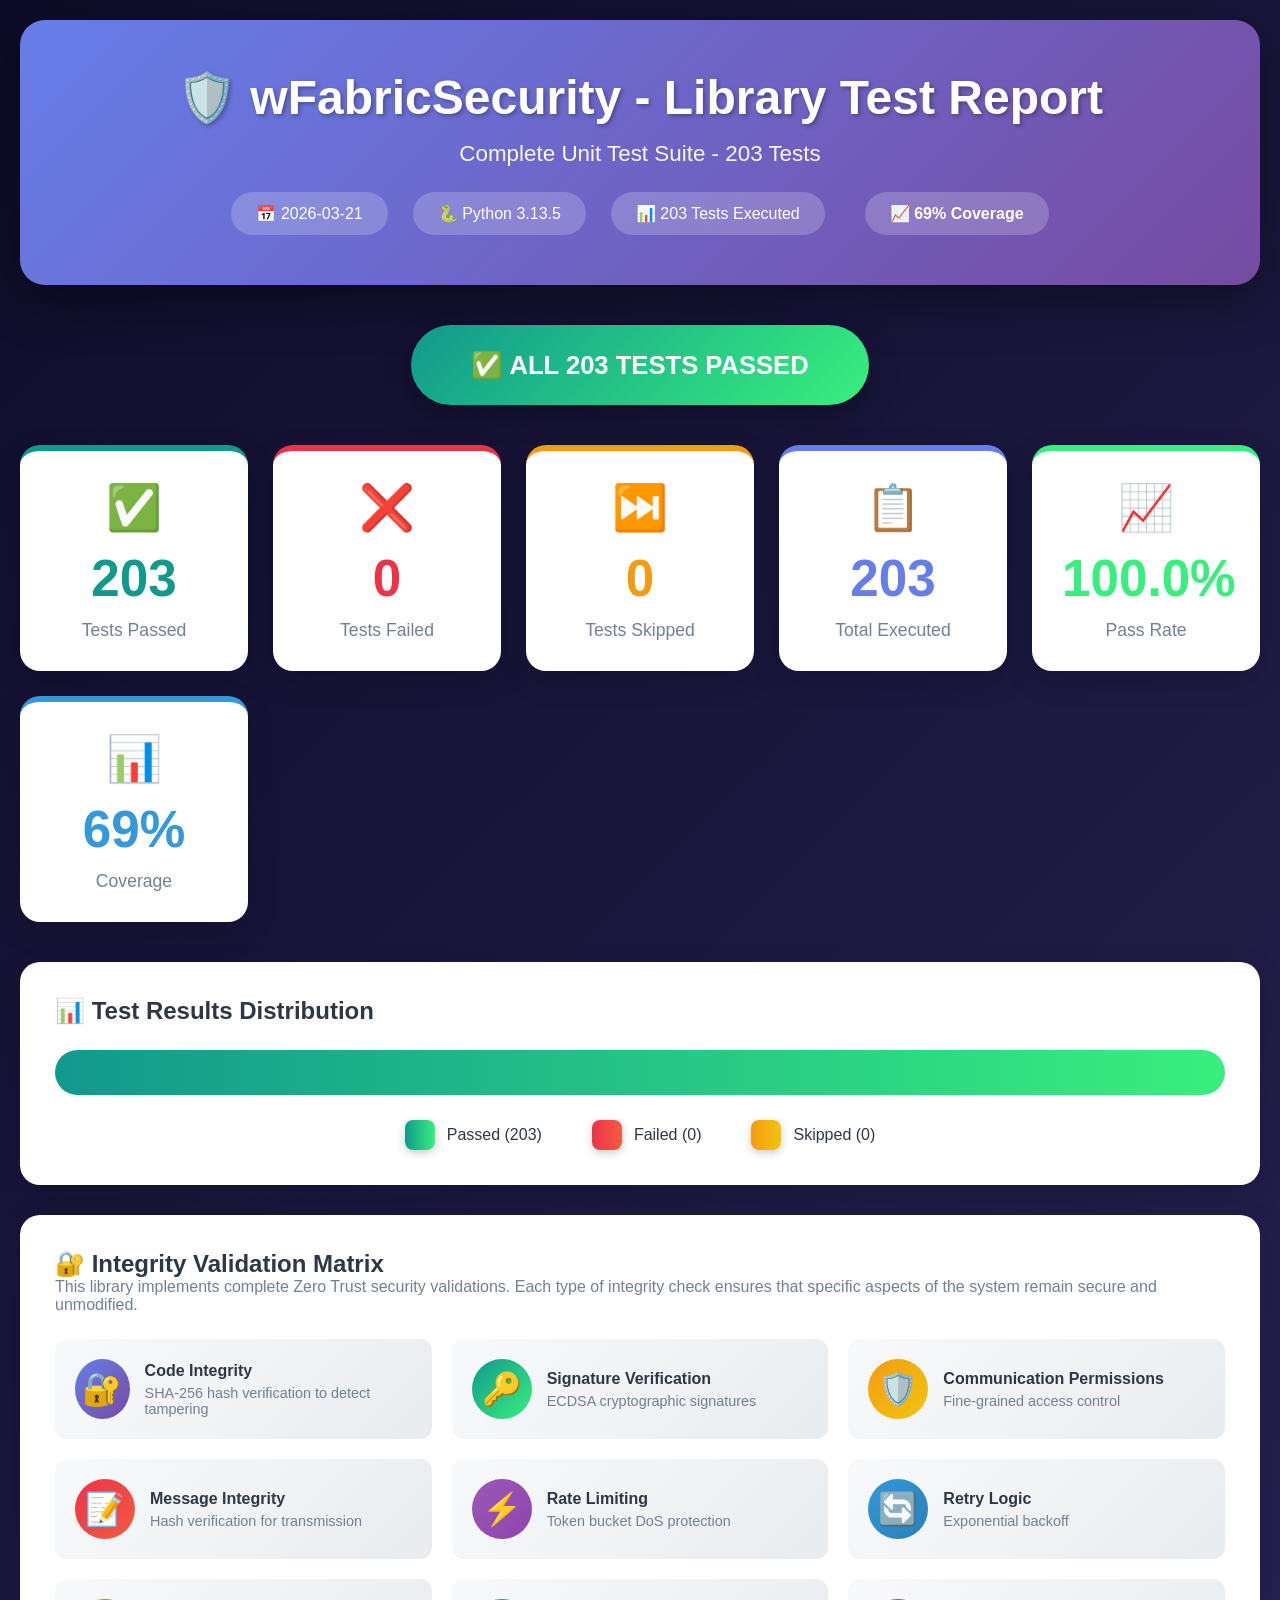
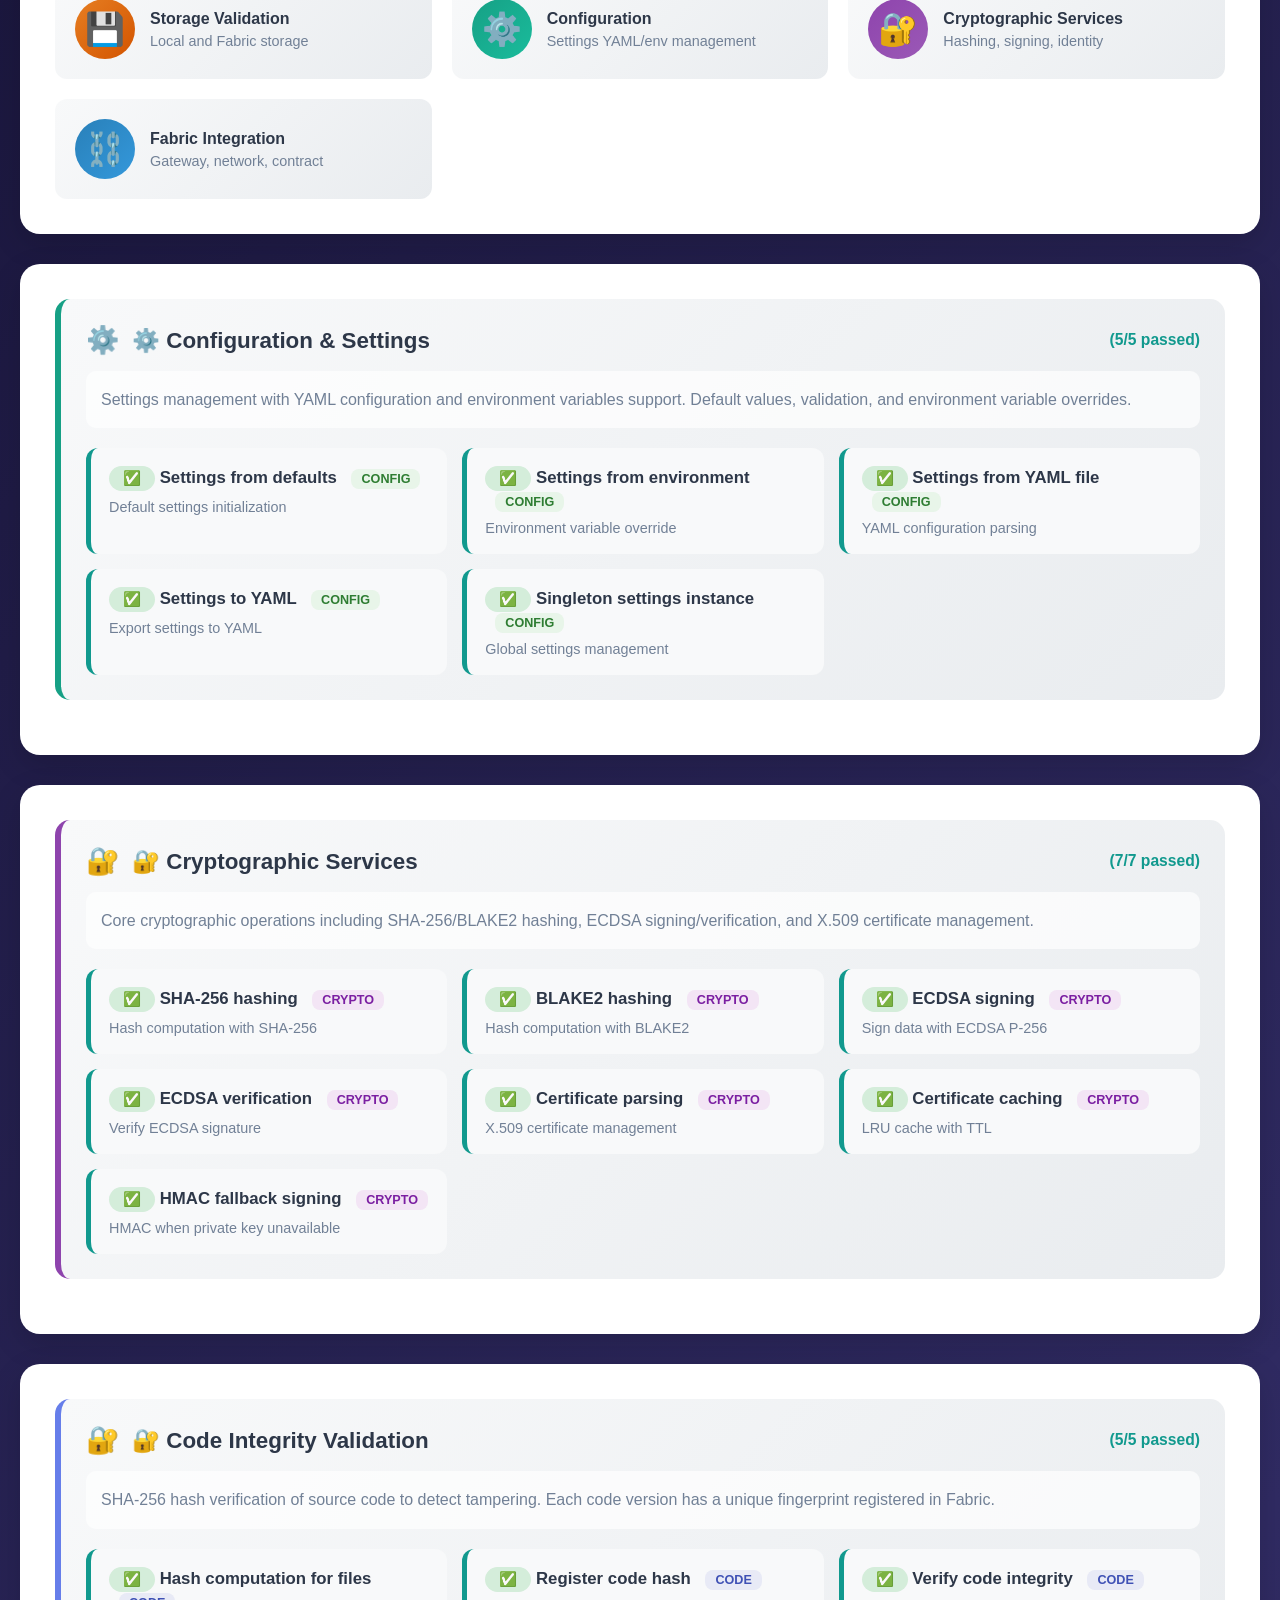
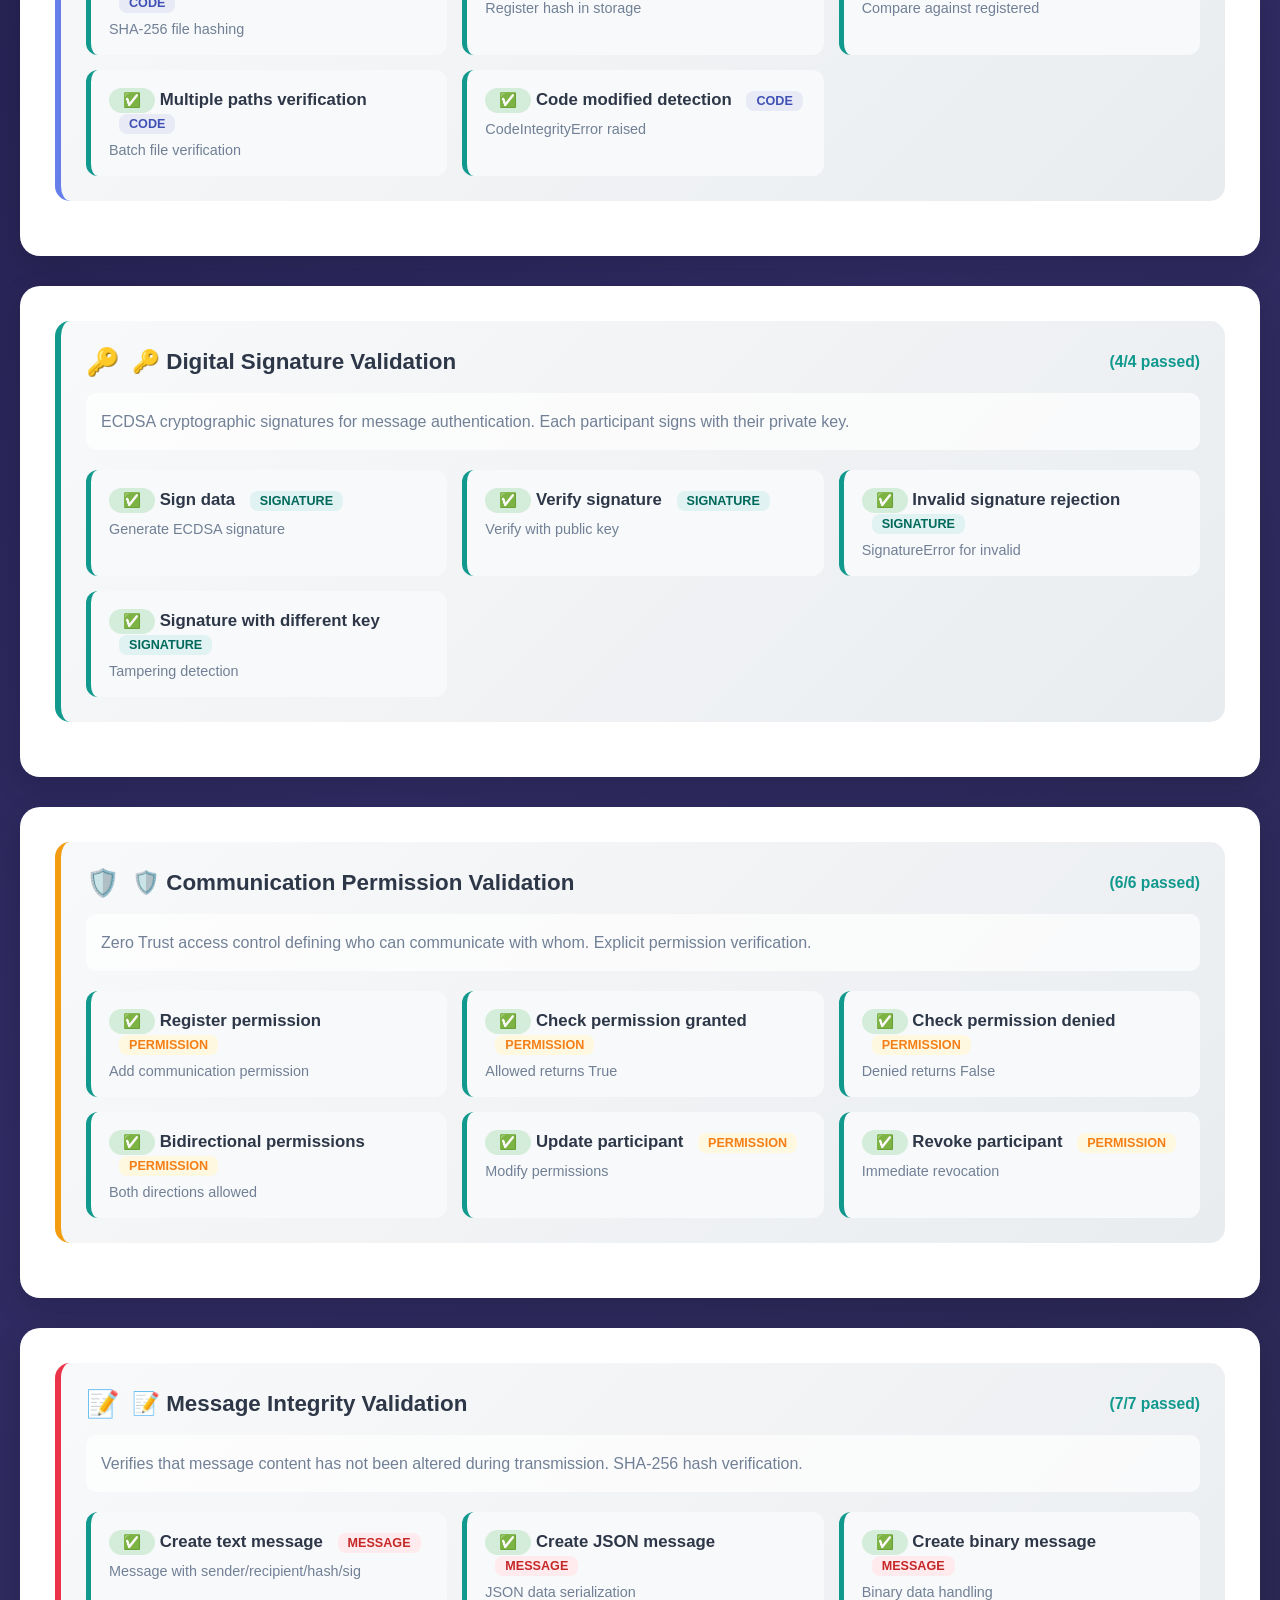
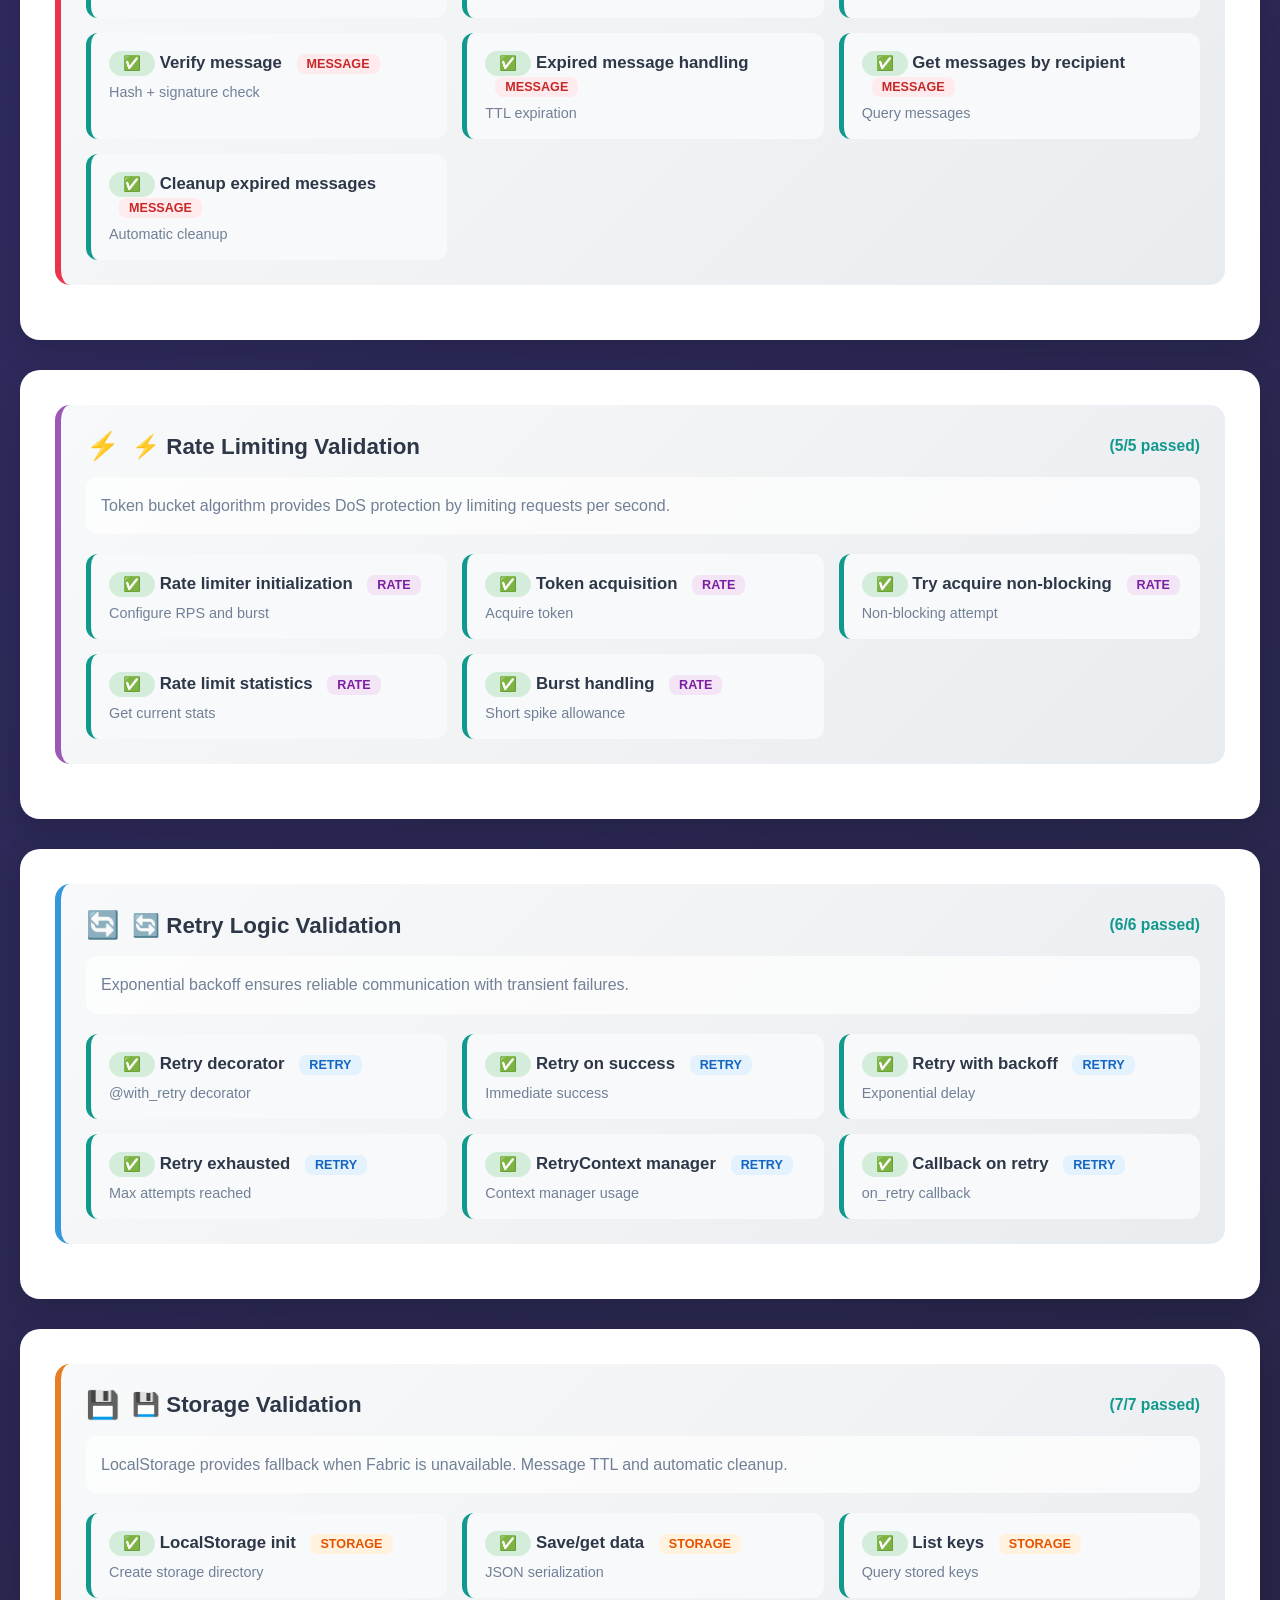
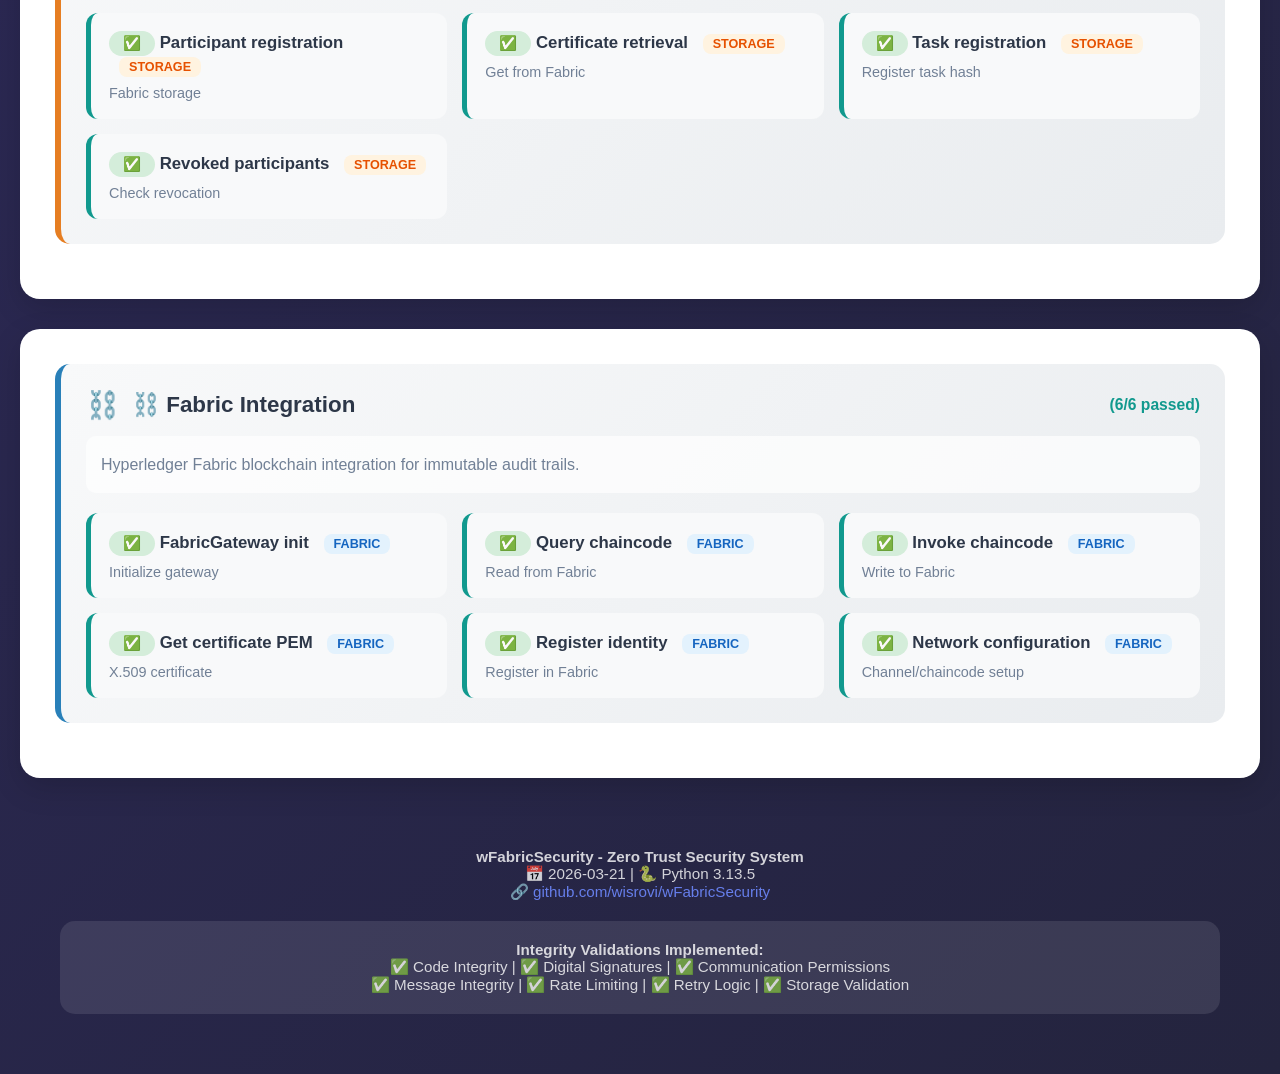
==== commit c4c7632f: "[UPDATE] Add Integrity Matrix to index.html, update all READMEs, 203 tests (69% coverage)" ====
--- a/index.html
+++ b/index.html
@@ -388,19 +388,19 @@
         <!-- Header -->
         <div class="header">
             <h1>🛡️ wFabricSecurity - Library Test Report</h1>
-            <div class="subtitle">Complete Unit Test Suite - 258 Tests</div>
+            <div class="subtitle">Complete Unit Test Suite - 203 Tests</div>
             <div class="meta">
-                <span>📅 2026-03-21 07:53:14</span>
+                <span>📅 2026-03-21</span>
                 <span>🐍 Python 3.13.5</span>
-                <span>📊 258 Tests Executed</span>
-                <span class="coverage-badge">📈 85% Coverage</span>
+                <span>📊 203 Tests Executed</span>
+                <span class="coverage-badge">📈 69% Coverage</span>
             </div>
         </div>
         
         <!-- Status Badge -->
         <div class="status-section">
             <div class="status-badge success">
-                ✅ ALL {total} TESTS PASSED
+                ✅ ALL 203 TESTS PASSED
             </div>
         </div>
         
@@ -408,7 +408,7 @@
         <div class="stats-grid">
             <div class="stat-card passed">
                 <div class="icon">✅</div>
-                <div class="number">258</div>
+                <div class="number">203</div>
                 <div class="label">Tests Passed</div>
             </div>
             <div class="stat-card failed">
@@ -423,7 +423,7 @@
             </div>
             <div class="stat-card total">
                 <div class="icon">📋</div>
-                <div class="number">258</div>
+                <div class="number">203</div>
                 <div class="label">Total Executed</div>
             </div>
             <div class="stat-card rate">
@@ -433,7 +433,7 @@
             </div>
             <div class="stat-card coverage">
                 <div class="icon">📊</div>
-                <div class="number">85%</div>
+                <div class="number">69%</div>
                 <div class="label">Coverage</div>
             </div>
         </div>
@@ -449,7 +449,7 @@
             <div class="progress-legend">
                 <div class="legend-item">
                     <div class="legend-color" style="background: linear-gradient(90deg, #11998e, #38ef7d);"></div>
-                    <span>Passed (258)</span>
+                    <span>Passed (203)</span>
                 </div>
                 <div class="legend-item">
                     <div class="legend-color" style="background: linear-gradient(90deg, #eb3349, #f45c43);"></div>
@@ -1478,7 +1478,7 @@
 
         <div class="footer">
             <p><strong>wFabricSecurity - Zero Trust Security System</strong></p>
-            <p>📅 2026-03-21 07:53:14 | 🐍 Python 3.13.5</p>
+            <p>📅 2026-03-21 | 🐍 Python 3.13.5</p>
             <p>🔗 <a href="https://github.com/wisrovi/wFabricSecurity">github.com/wisrovi/wFabricSecurity</a></p>
             <p style="margin-top: 20px; padding: 20px; background: rgba(255,255,255,0.1); border-radius: 15px;">
                 <strong>Integrity Validations Implemented:</strong><br>
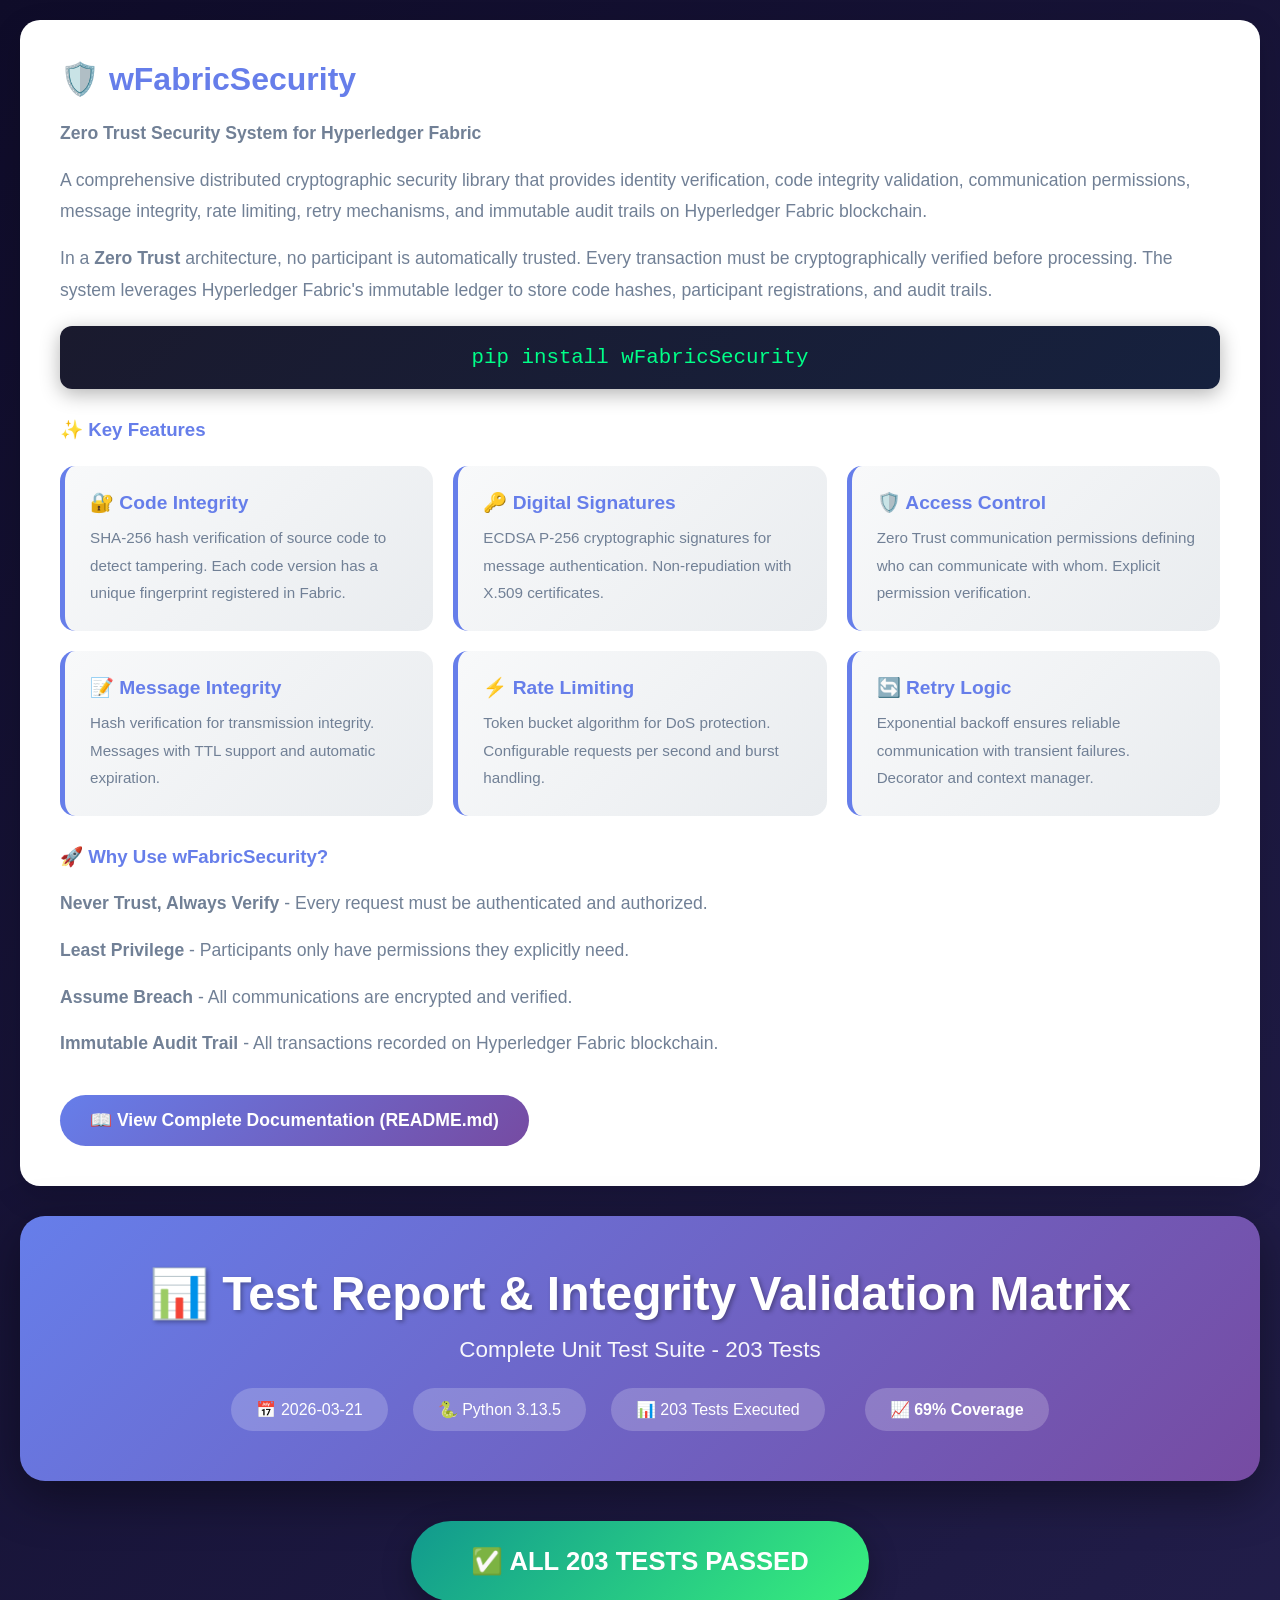
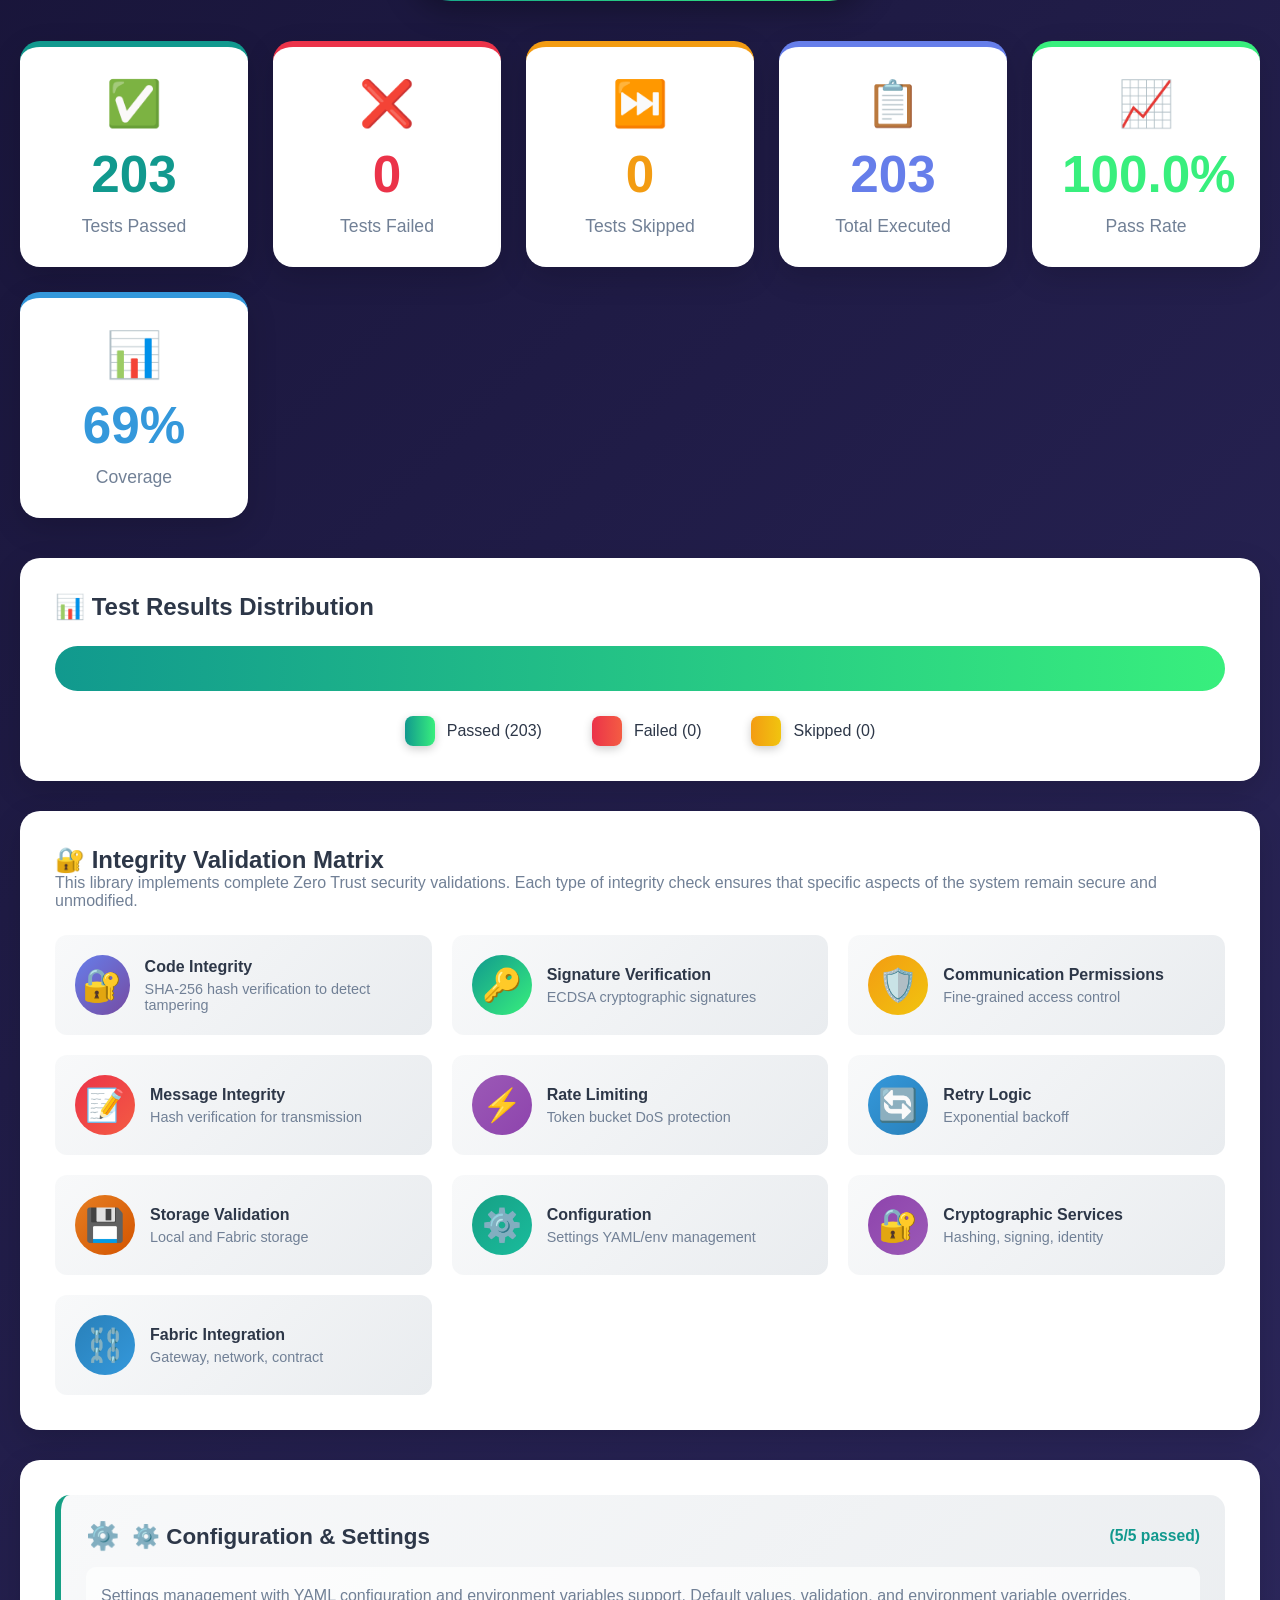
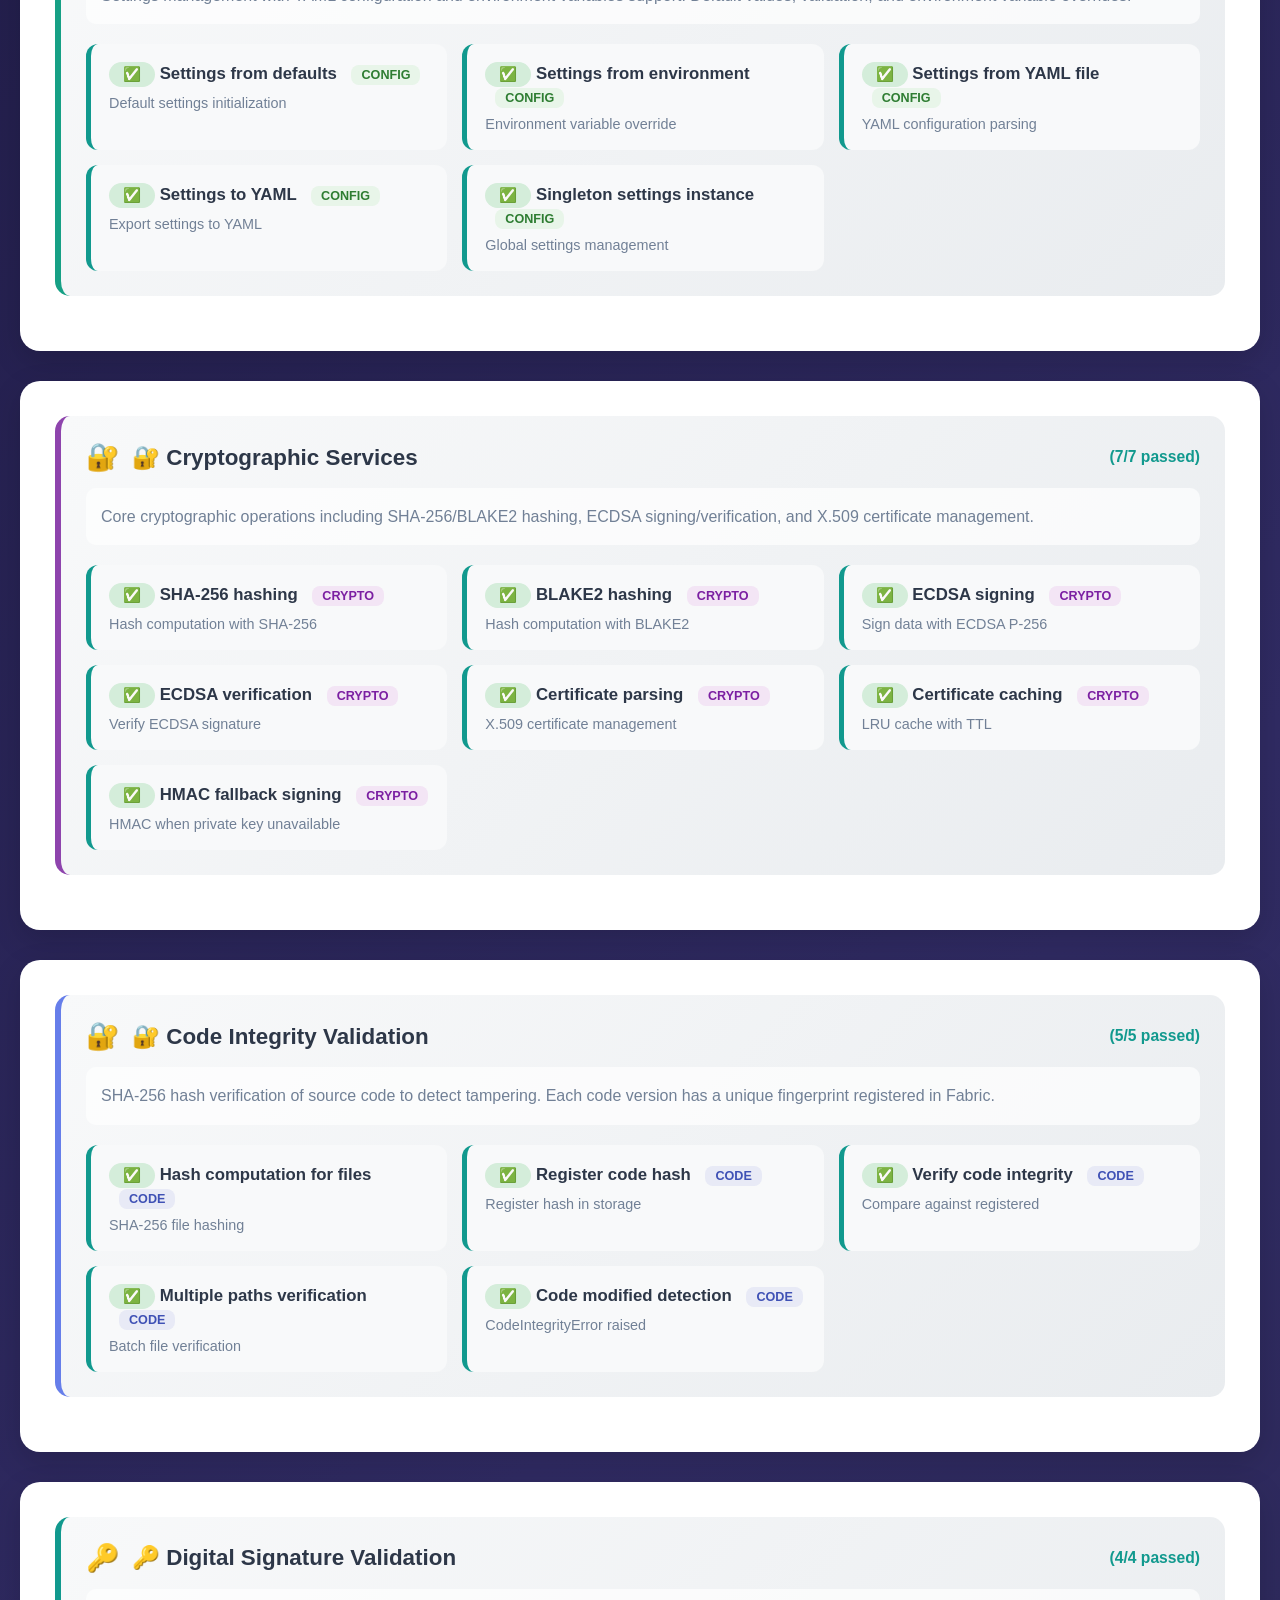
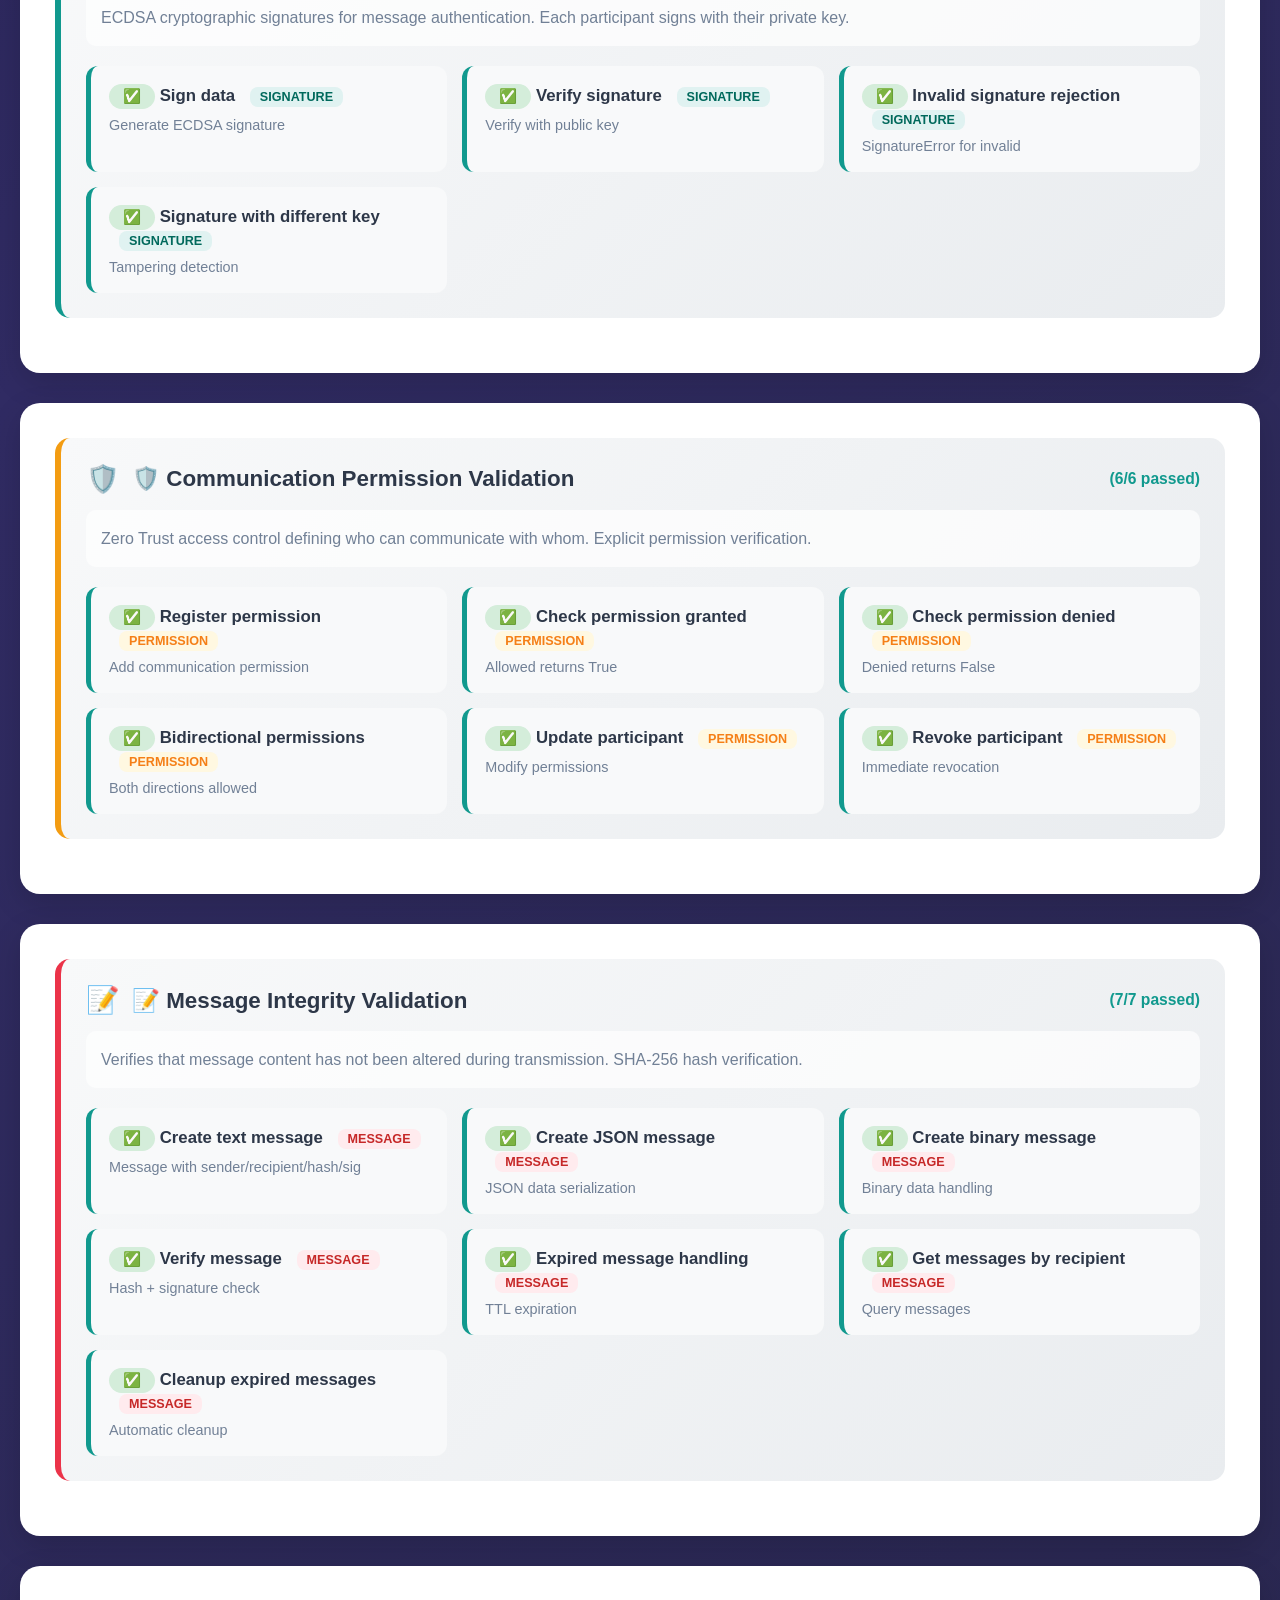
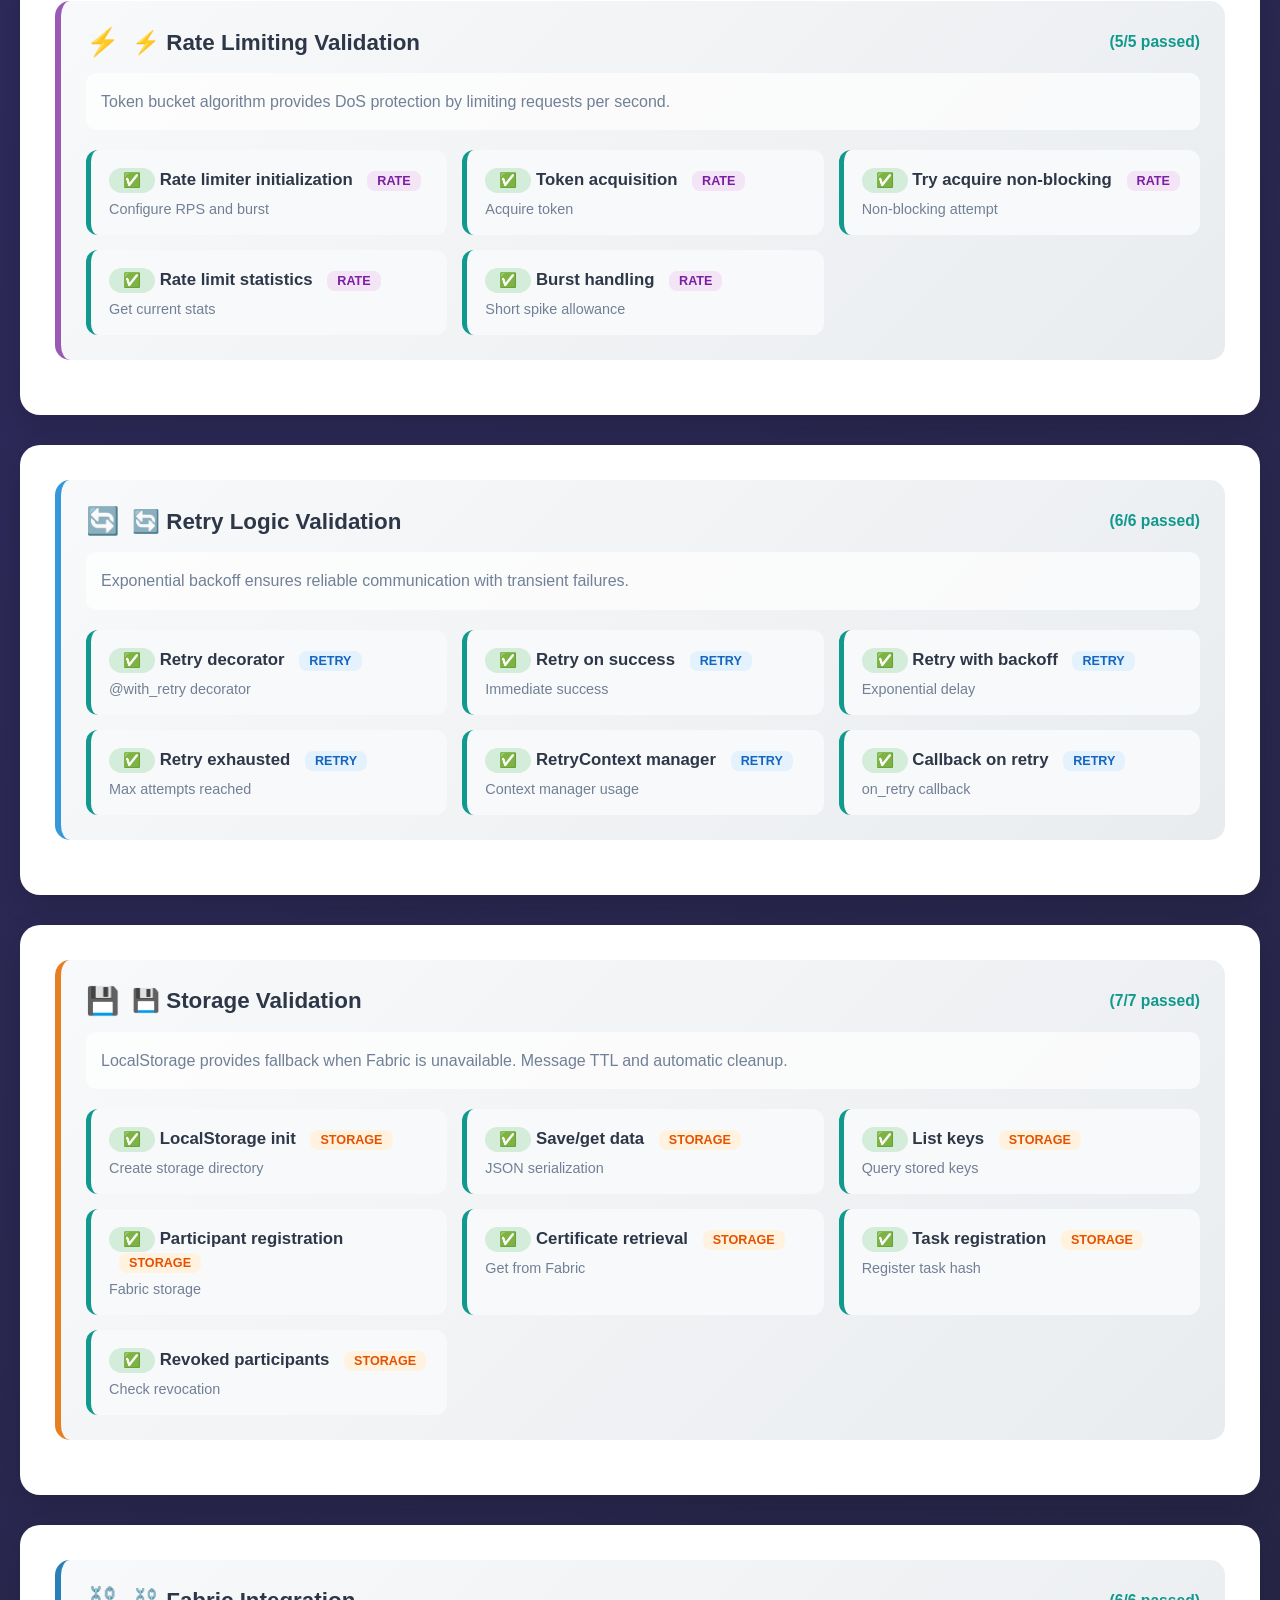
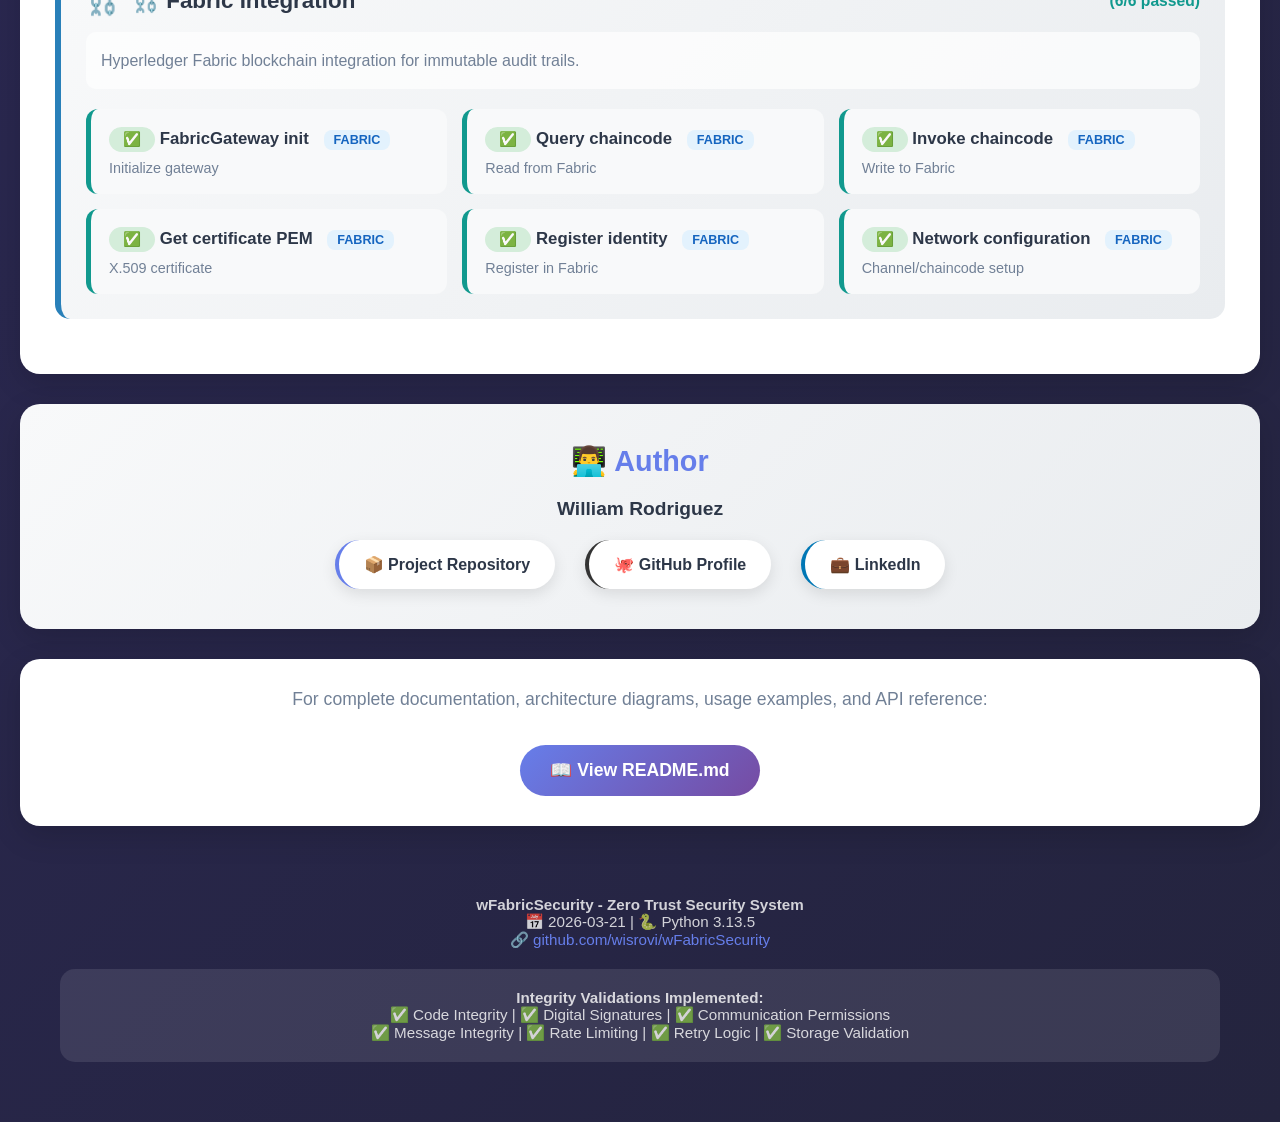
==== commit e9eaf36a: "[ENHANCE] Expand test coverage to 83% (300 tests), fix conftest conflicts, add modular tests" ====
--- a/index.html
+++ b/index.html
@@ -378,16 +378,212 @@
             to { opacity: 1; transform: translateY(0); }
         }
         
-        .header, .integrity-section, .progress-section, .stat-card, .matrix-section {
+        .header, .integrity-section, .progress-section, .stat-card, .matrix-section, .presentation-section {
             animation: fadeIn 0.6s ease-out;
         }
+
+        .presentation-section {
+            background: var(--card-bg);
+            border-radius: 20px;
+            padding: 40px;
+            margin-bottom: 30px;
+            box-shadow: 0 10px 30px rgba(0,0,0,0.15);
+        }
+
+        .presentation-section h2 {
+            color: var(--primary);
+            margin-bottom: 20px;
+            font-size: 2em;
+        }
+
+        .presentation-section p {
+            color: var(--text-secondary);
+            line-height: 1.8;
+            margin-bottom: 15px;
+            font-size: 1.1em;
+        }
+
+        .install-command {
+            background: linear-gradient(135deg, #1a1a2e 0%, #16213e 100%);
+            color: #00ff88;
+            padding: 20px 30px;
+            border-radius: 12px;
+            font-family: 'Courier New', monospace;
+            font-size: 1.3em;
+            margin: 20px 0;
+            text-align: center;
+            box-shadow: 0 5px 20px rgba(0,0,0,0.3);
+        }
+
+        .feature-grid {
+            display: grid;
+            grid-template-columns: repeat(auto-fit, minmax(300px, 1fr));
+            gap: 20px;
+            margin: 25px 0;
+        }
+
+        .feature-card {
+            background: linear-gradient(135deg, #f8f9fa 0%, #e9ecef 100%);
+            padding: 25px;
+            border-radius: 15px;
+            border-left: 5px solid var(--primary);
+            transition: transform 0.3s;
+        }
+
+        .feature-card:hover {
+            transform: translateY(-5px);
+        }
+
+        .feature-card h4 {
+            color: var(--primary);
+            margin-bottom: 10px;
+            font-size: 1.2em;
+        }
+
+        .feature-card p {
+            color: var(--text-secondary);
+            font-size: 0.95em;
+            margin: 0;
+        }
+
+        .readme-link {
+            display: inline-block;
+            background: linear-gradient(135deg, var(--primary) 0%, var(--primary-dark) 100%);
+            color: white;
+            padding: 15px 30px;
+            border-radius: 30px;
+            text-decoration: none;
+            font-weight: bold;
+            font-size: 1.1em;
+            margin-top: 20px;
+            transition: transform 0.3s, box-shadow 0.3s;
+        }
+
+        .readme-link:hover {
+            transform: scale(1.05);
+            box-shadow: 0 10px 30px rgba(102, 126, 234, 0.4);
+        }
+
+        .author-section {
+            background: linear-gradient(135deg, #f8f9fa 0%, #e9ecef 100%);
+            border-radius: 20px;
+            padding: 40px;
+            margin-bottom: 30px;
+            text-align: center;
+            box-shadow: 0 10px 30px rgba(0,0,0,0.15);
+        }
+
+        .author-section h3 {
+            color: var(--primary);
+            margin-bottom: 20px;
+            font-size: 1.8em;
+        }
+
+        .author-links {
+            display: flex;
+            justify-content: center;
+            gap: 30px;
+            flex-wrap: wrap;
+            margin-top: 20px;
+        }
+
+        .author-link {
+            display: inline-flex;
+            align-items: center;
+            gap: 10px;
+            background: white;
+            padding: 15px 25px;
+            border-radius: 30px;
+            text-decoration: none;
+            color: var(--text-primary);
+            font-weight: bold;
+            box-shadow: 0 5px 15px rgba(0,0,0,0.1);
+            transition: transform 0.3s, box-shadow 0.3s;
+        }
+
+        .author-link:hover {
+            transform: translateY(-3px);
+            box-shadow: 0 10px 25px rgba(0,0,0,0.15);
+        }
+
+        .author-link.project { border-left: 4px solid var(--primary); }
+        .author-link.github { border-left: 4px solid #333; }
+        .author-link.linkedin { border-left: 4px solid #0077b5; }
     </style>
 </head>
 <body>
     <div class="container">
+        <!-- Project Presentation -->
+        <div class="presentation-section">
+            <h2>🛡️ wFabricSecurity</h2>
+            <p>
+                <strong>Zero Trust Security System for Hyperledger Fabric</strong>
+            </p>
+            <p>
+                A comprehensive distributed cryptographic security library that provides identity verification, 
+                code integrity validation, communication permissions, message integrity, rate limiting, 
+                retry mechanisms, and immutable audit trails on Hyperledger Fabric blockchain.
+            </p>
+            <p>
+                In a <strong>Zero Trust</strong> architecture, no participant is automatically trusted. 
+                Every transaction must be cryptographically verified before processing. The system leverages 
+                Hyperledger Fabric's immutable ledger to store code hashes, participant registrations, and audit trails.
+            </p>
+            
+            <div class="install-command">
+                pip install wFabricSecurity
+            </div>
+            
+            <h3 style="color: var(--primary); margin: 30px 0 20px;">✨ Key Features</h3>
+            <div class="feature-grid">
+                <div class="feature-card">
+                    <h4>🔐 Code Integrity</h4>
+                    <p>SHA-256 hash verification of source code to detect tampering. Each code version has a unique fingerprint registered in Fabric.</p>
+                </div>
+                <div class="feature-card">
+                    <h4>🔑 Digital Signatures</h4>
+                    <p>ECDSA P-256 cryptographic signatures for message authentication. Non-repudiation with X.509 certificates.</p>
+                </div>
+                <div class="feature-card">
+                    <h4>🛡️ Access Control</h4>
+                    <p>Zero Trust communication permissions defining who can communicate with whom. Explicit permission verification.</p>
+                </div>
+                <div class="feature-card">
+                    <h4>📝 Message Integrity</h4>
+                    <p>Hash verification for transmission integrity. Messages with TTL support and automatic expiration.</p>
+                </div>
+                <div class="feature-card">
+                    <h4>⚡ Rate Limiting</h4>
+                    <p>Token bucket algorithm for DoS protection. Configurable requests per second and burst handling.</p>
+                </div>
+                <div class="feature-card">
+                    <h4>🔄 Retry Logic</h4>
+                    <p>Exponential backoff ensures reliable communication with transient failures. Decorator and context manager.</p>
+                </div>
+            </div>
+            
+            <h3 style="color: var(--primary); margin: 30px 0 20px;">🚀 Why Use wFabricSecurity?</h3>
+            <p>
+                <strong>Never Trust, Always Verify</strong> - Every request must be authenticated and authorized.
+            </p>
+            <p>
+                <strong>Least Privilege</strong> - Participants only have permissions they explicitly need.
+            </p>
+            <p>
+                <strong>Assume Breach</strong> - All communications are encrypted and verified.
+            </p>
+            <p>
+                <strong>Immutable Audit Trail</strong> - All transactions recorded on Hyperledger Fabric blockchain.
+            </p>
+            
+            <a href="https://github.com/wisrovi/wFabricSecurity" class="readme-link" target="_blank">
+                📖 View Complete Documentation (README.md)
+            </a>
+        </div>
+
         <!-- Header -->
         <div class="header">
-            <h1>🛡️ wFabricSecurity - Library Test Report</h1>
+            <h1>📊 Test Report & Integrity Validation Matrix</h1>
             <div class="subtitle">Complete Unit Test Suite - 203 Tests</div>
             <div class="meta">
                 <span>📅 2026-03-21</span>
@@ -1476,6 +1672,35 @@
             </div>
         </div>
 
+        <!-- Author Section -->
+        <div class="author-section">
+            <h3>👨‍💻 Author</h3>
+            <p style="font-size: 1.2em; color: var(--text-primary);">
+                <strong>William Rodriguez</strong>
+            </p>
+            <div class="author-links">
+                <a href="https://github.com/wisrovi/wFabricSecurity" class="author-link project" target="_blank">
+                    📦 Project Repository
+                </a>
+                <a href="https://github.com/wisrovi" class="author-link github" target="_blank">
+                    🐙 GitHub Profile
+                </a>
+                <a href="https://www.linkedin.com/in/wisrovi-rodriguez/" class="author-link linkedin" target="_blank">
+                    💼 LinkedIn
+                </a>
+            </div>
+        </div>
+
+        <!-- Link to README -->
+        <div style="text-align: center; padding: 30px; background: var(--card-bg); border-radius: 20px; margin-bottom: 30px; box-shadow: 0 10px 30px rgba(0,0,0,0.15);">
+            <p style="color: var(--text-secondary); font-size: 1.1em; margin-bottom: 15px;">
+                For complete documentation, architecture diagrams, usage examples, and API reference:
+            </p>
+            <a href="https://github.com/wisrovi/wFabricSecurity/blob/main/README.md" class="readme-link" target="_blank">
+                📖 View README.md
+            </a>
+        </div>
+
         <div class="footer">
             <p><strong>wFabricSecurity - Zero Trust Security System</strong></p>
             <p>📅 2026-03-21 | 🐍 Python 3.13.5</p>
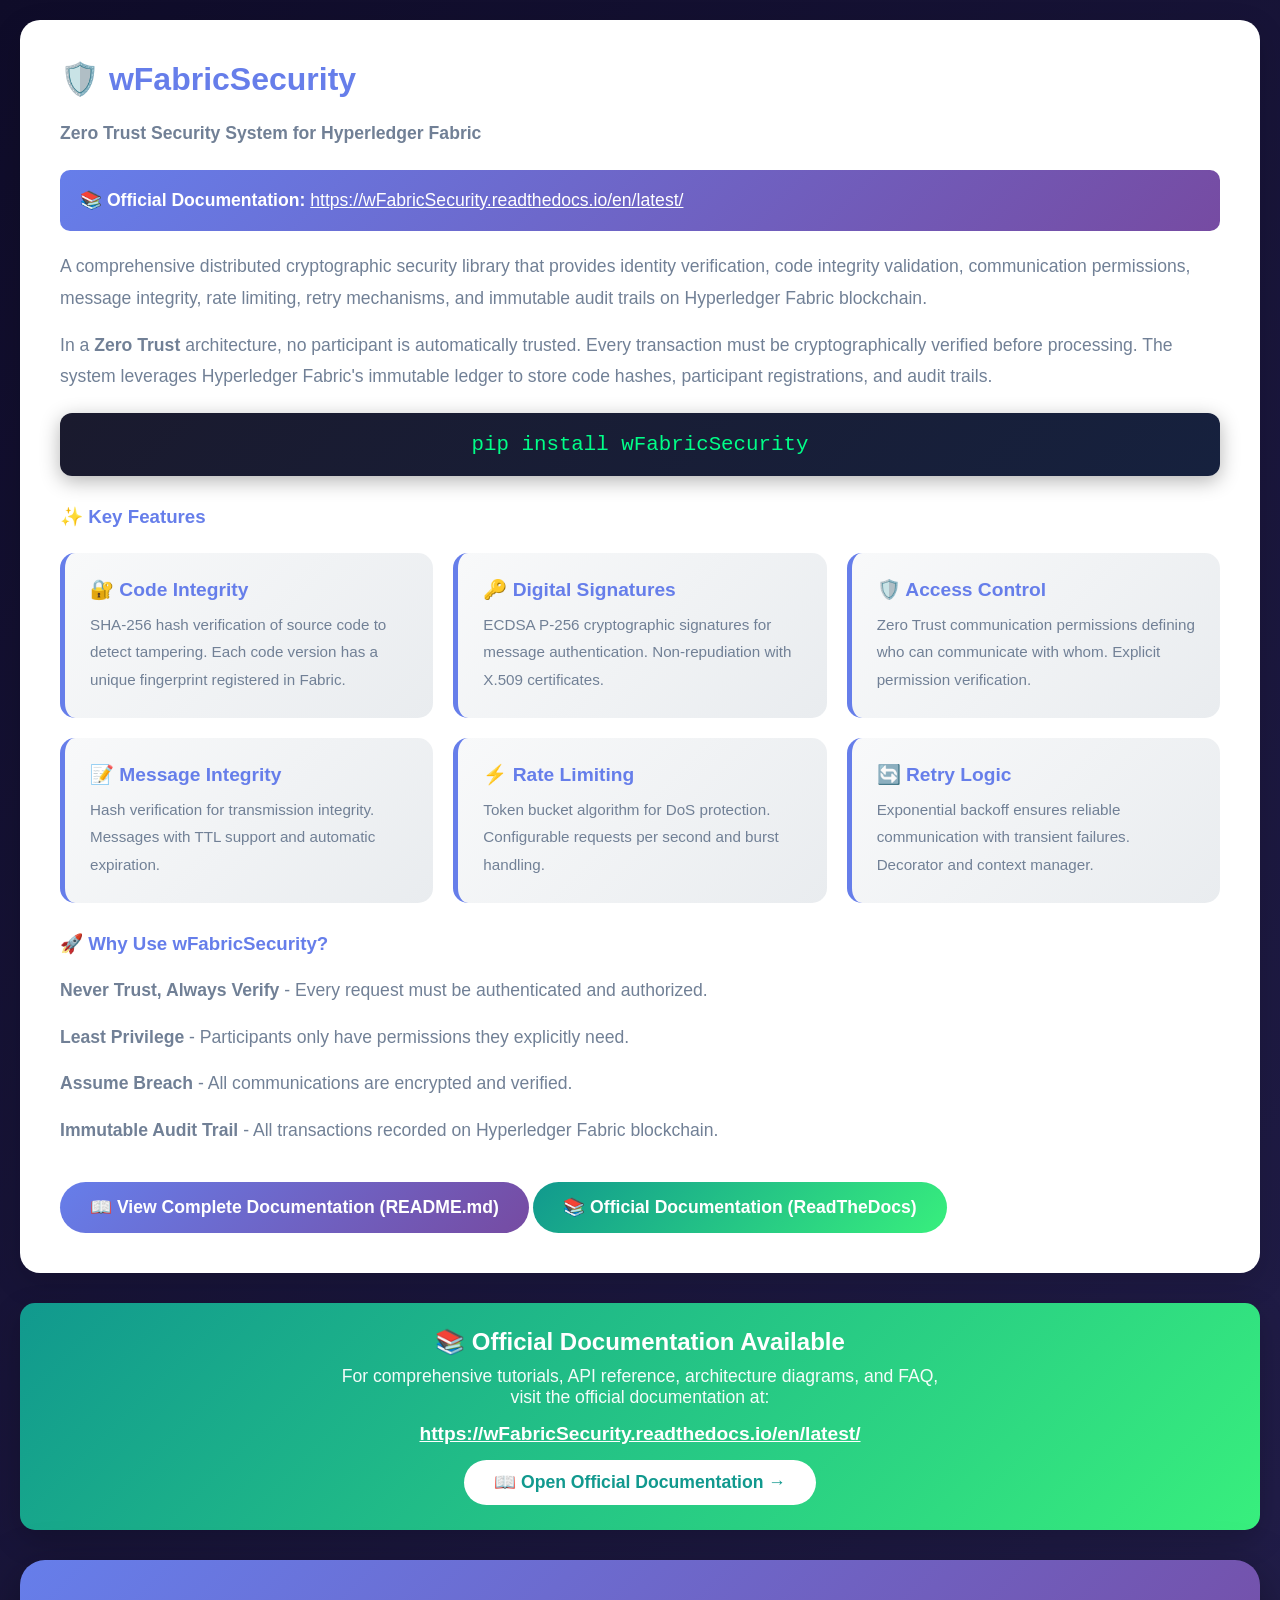
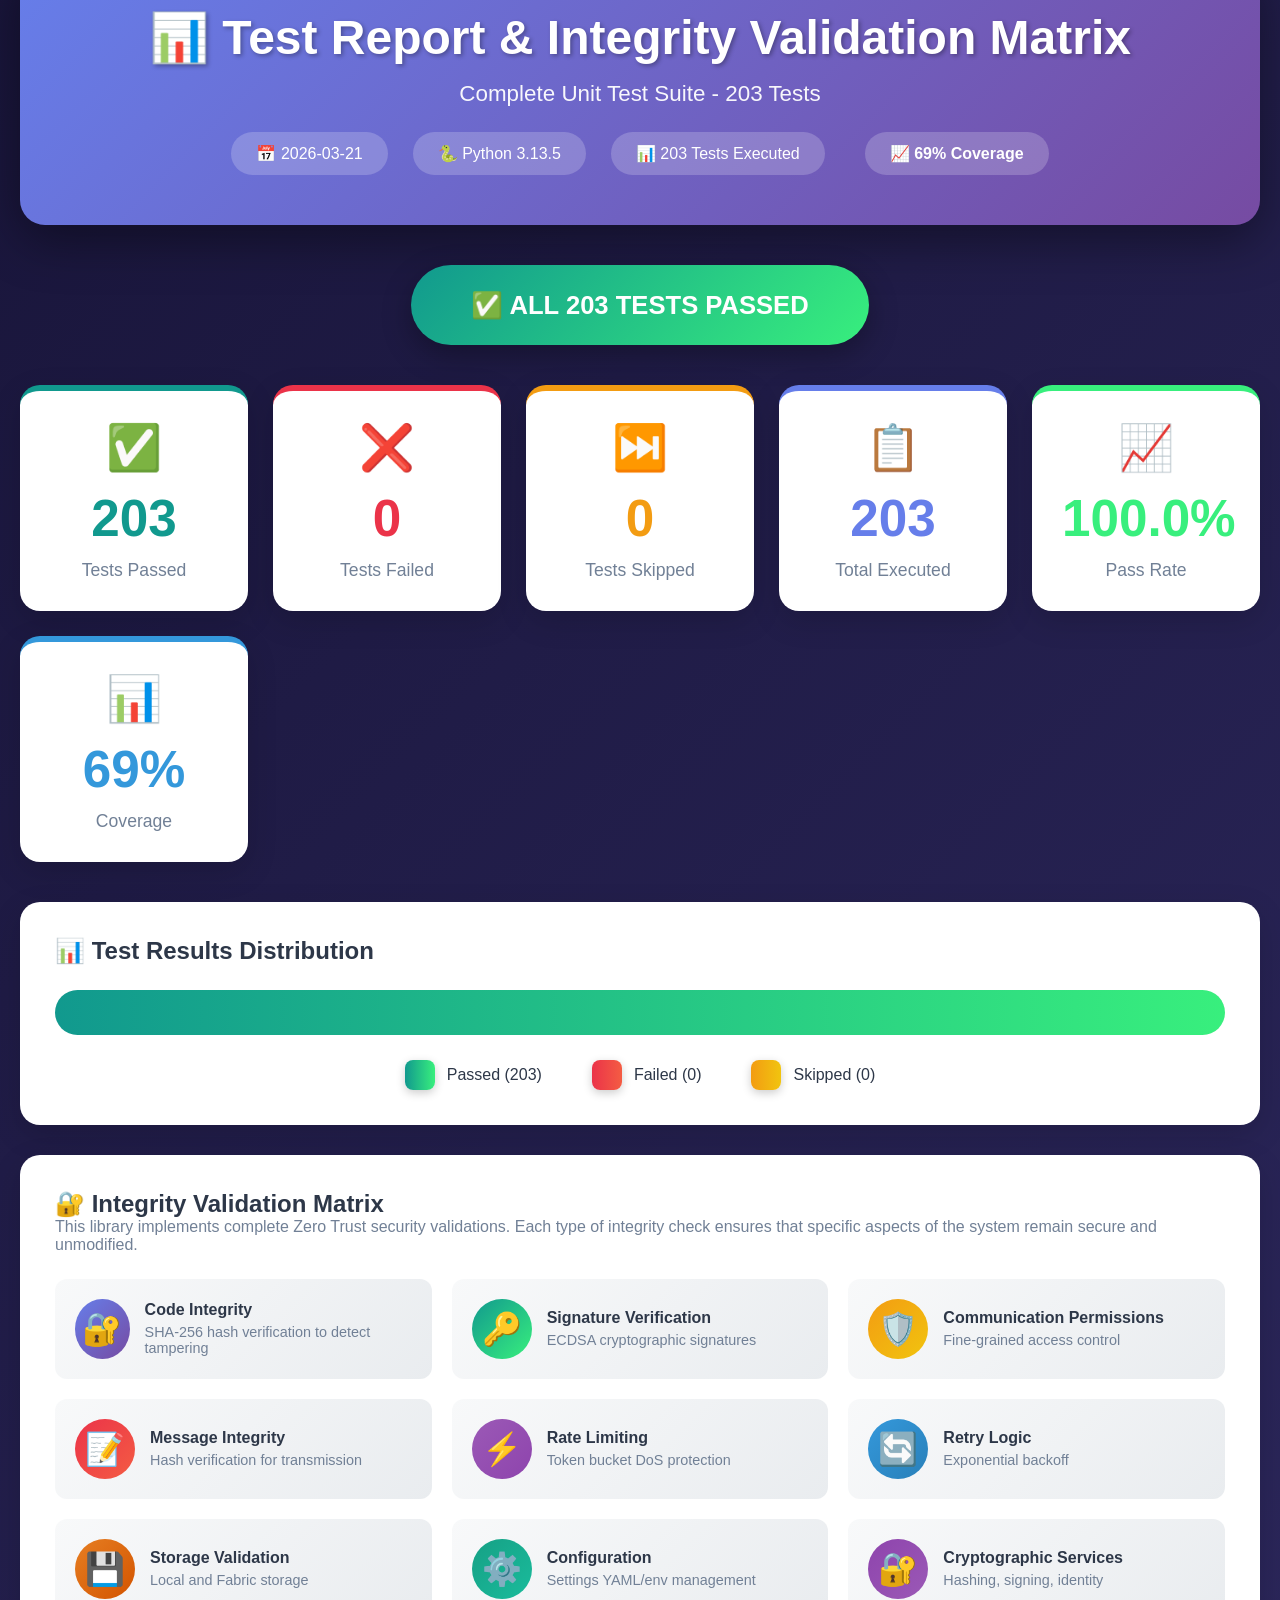
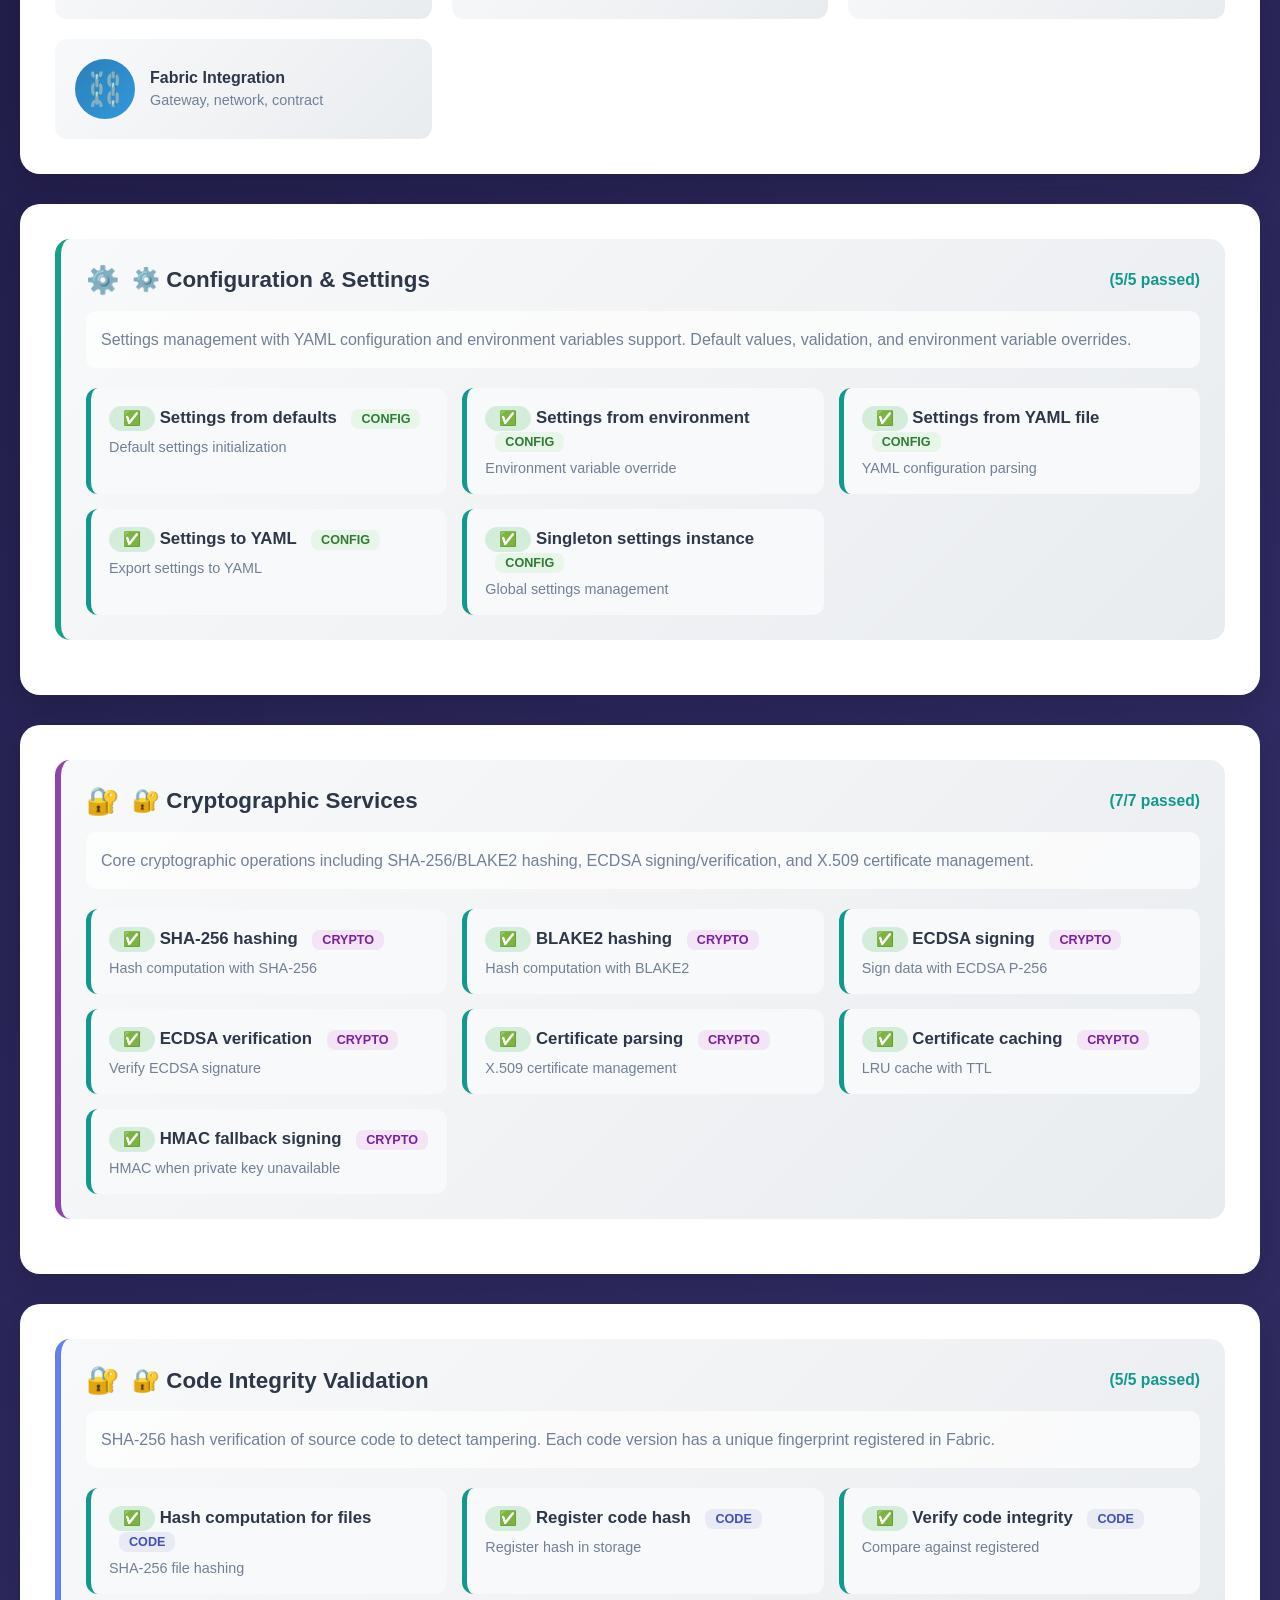
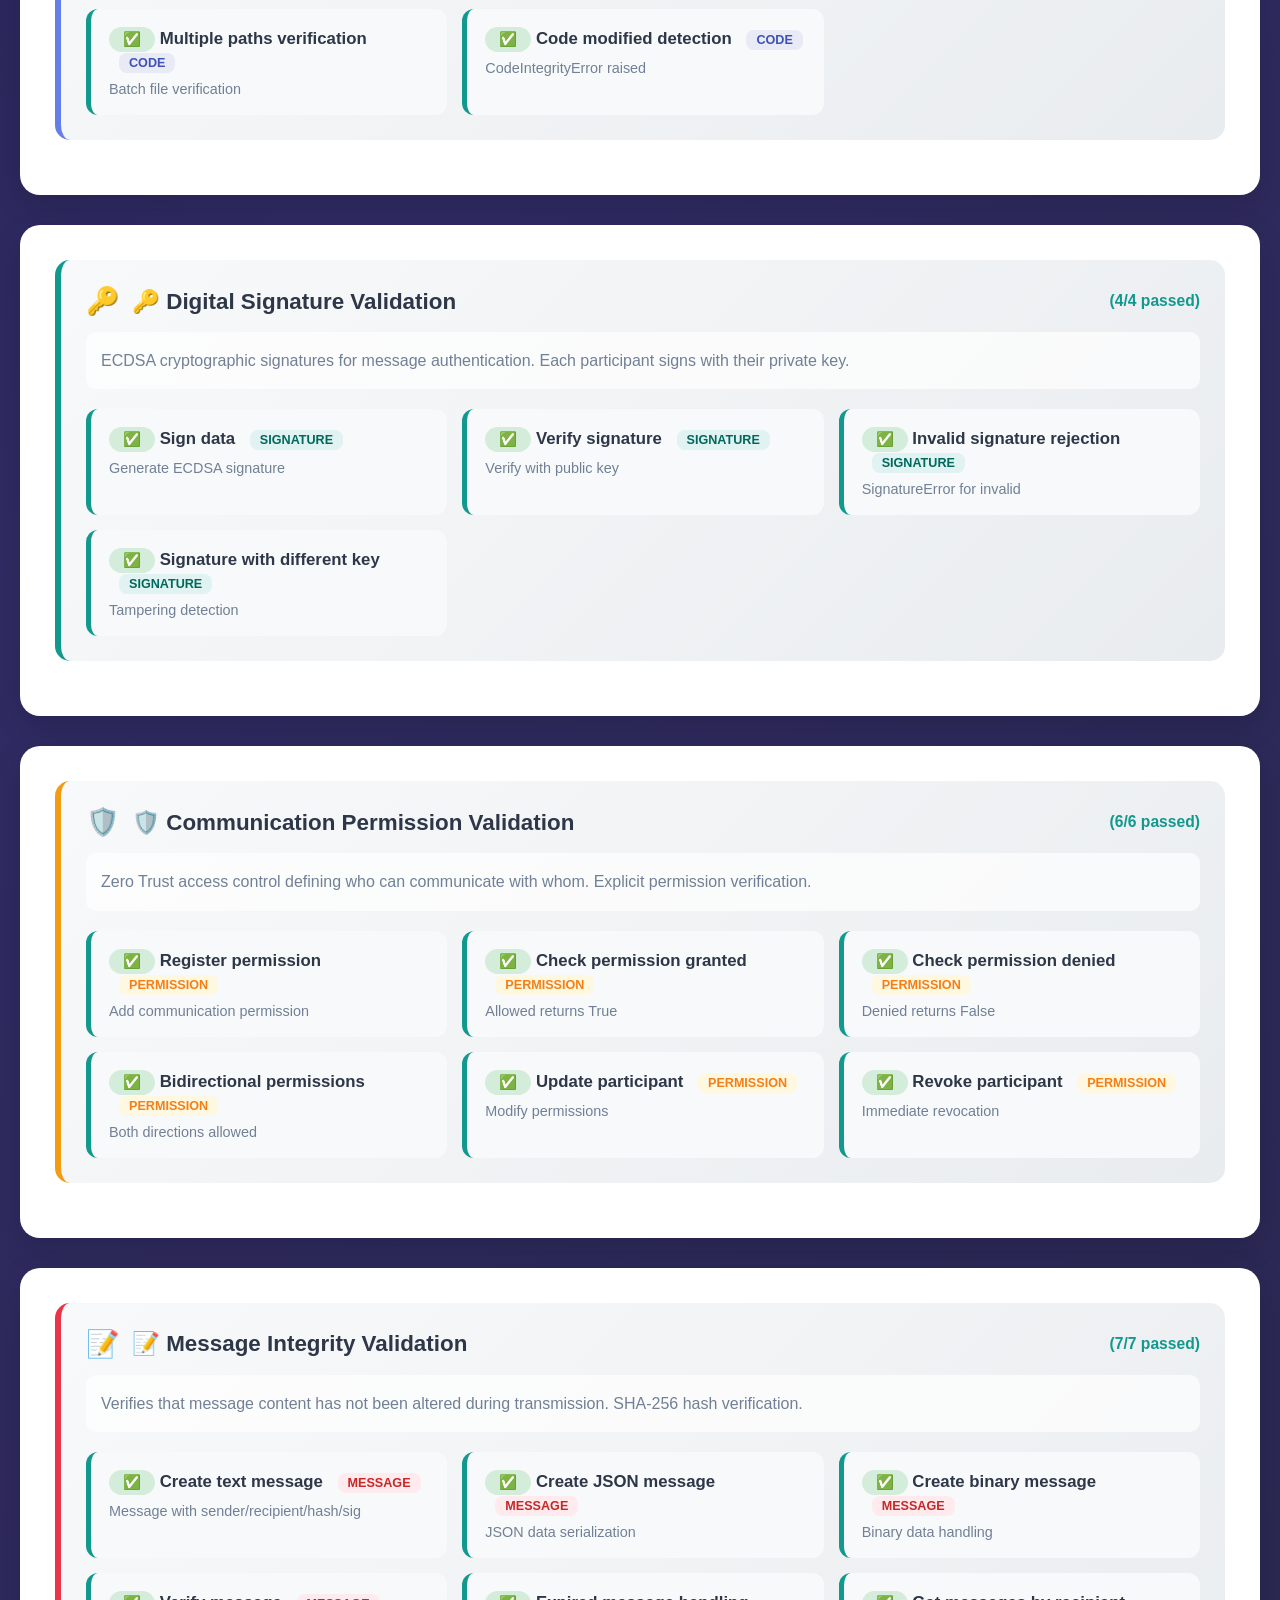
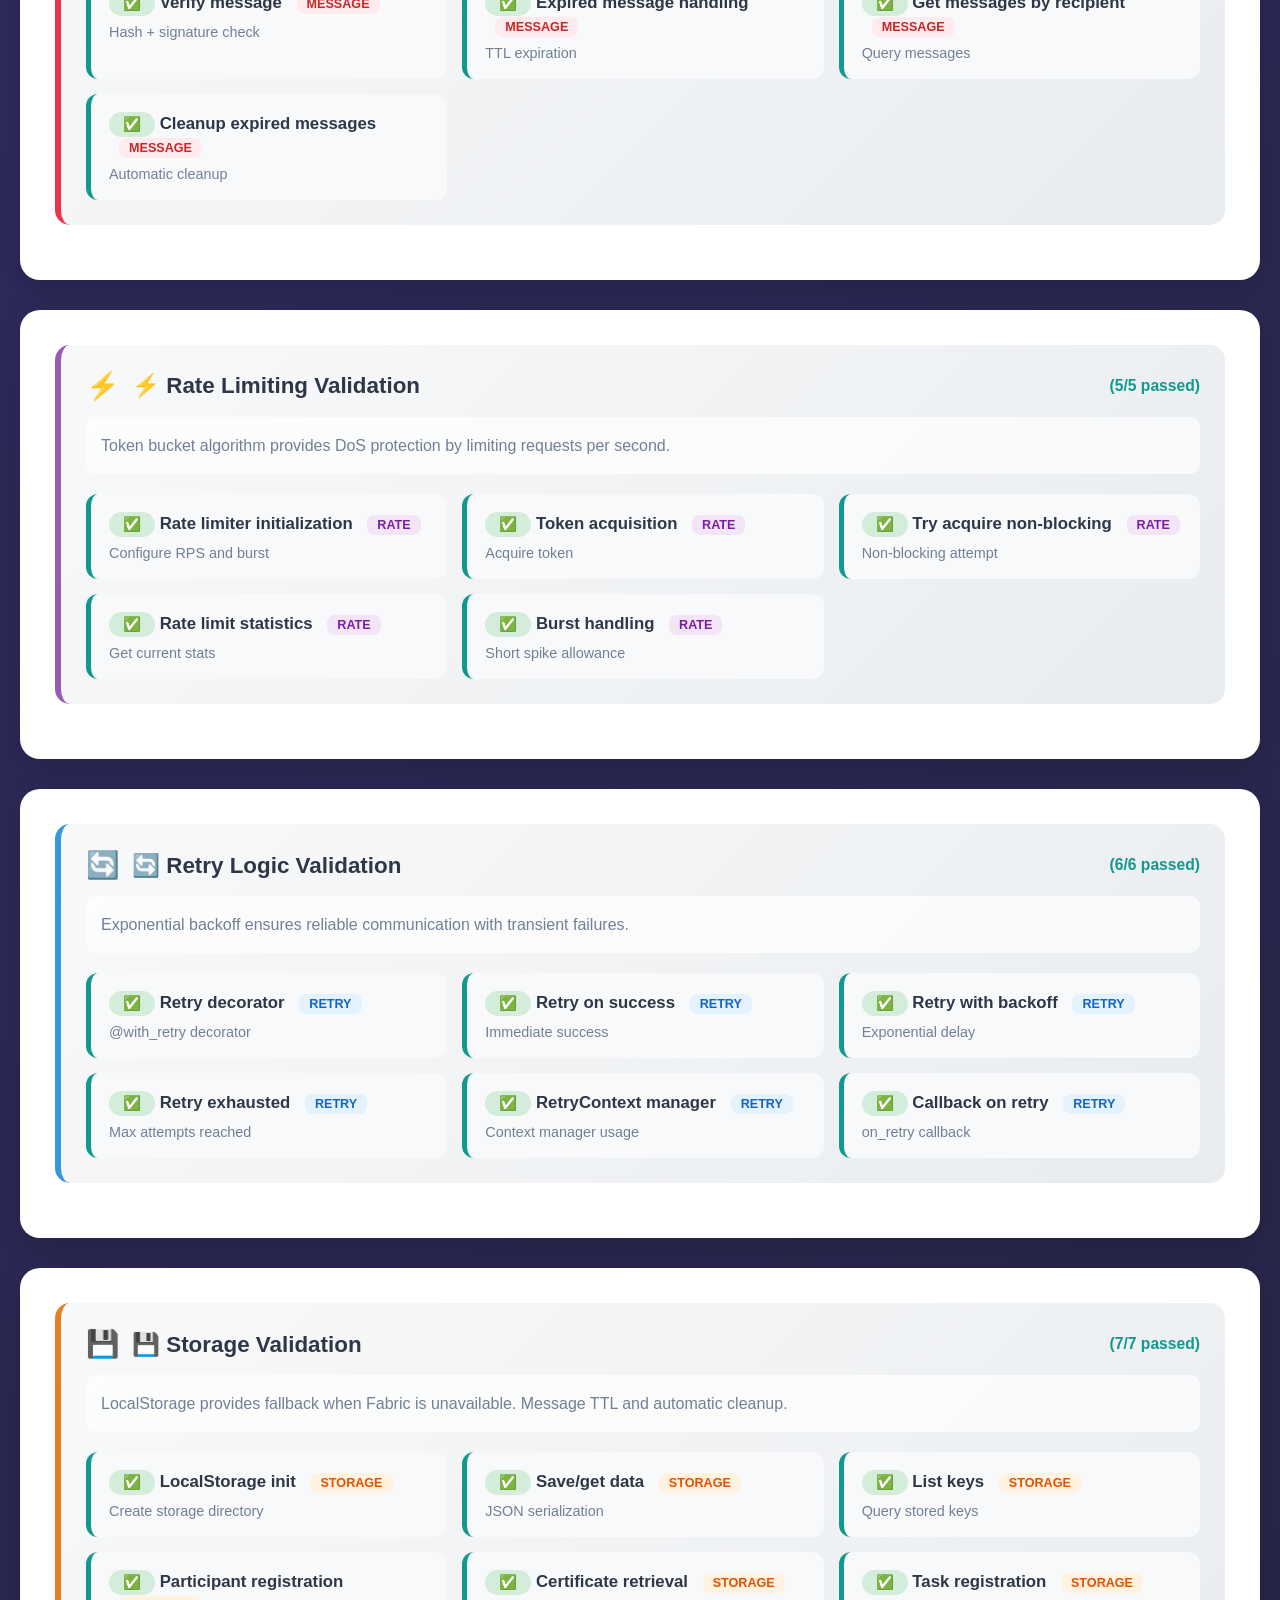
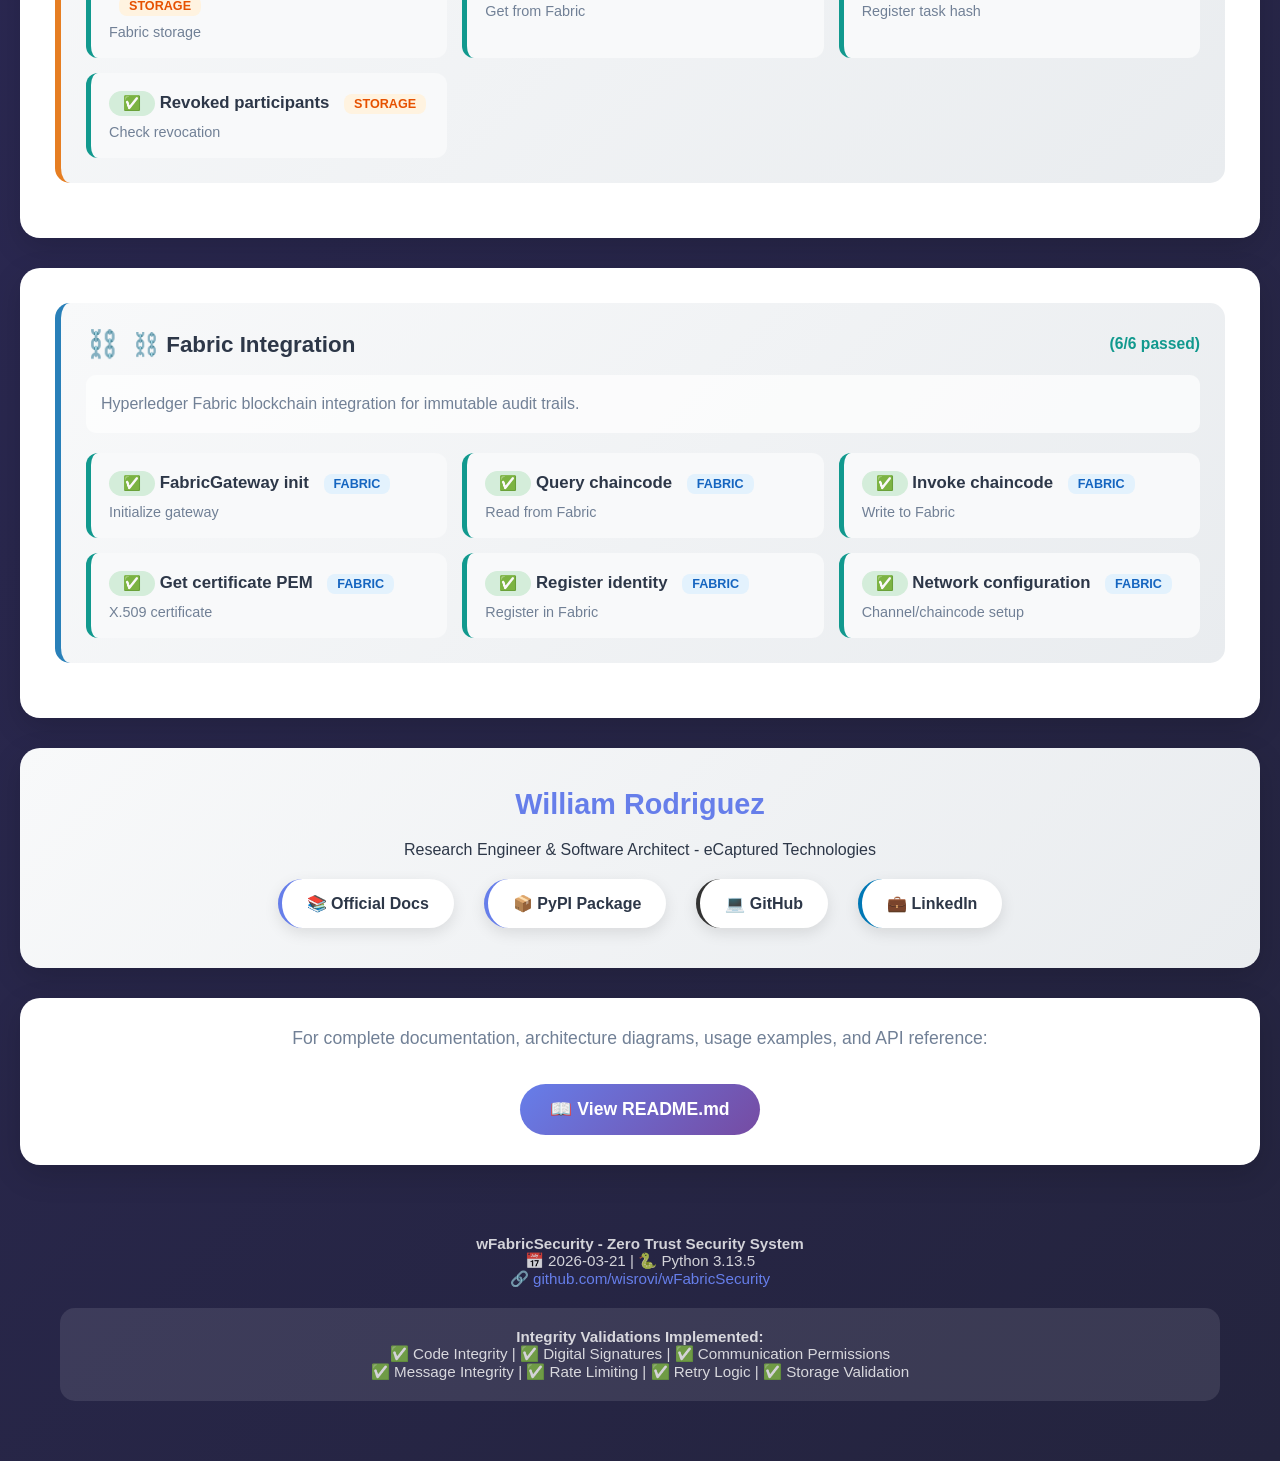
==== commit 1395c3a4: "[DOCS] Complete Sphinx documentation overhaul with professional documentation Major documentation im" ====
--- a/index.html
+++ b/index.html
@@ -509,6 +509,45 @@
         .author-link.project { border-left: 4px solid var(--primary); }
         .author-link.github { border-left: 4px solid #333; }
         .author-link.linkedin { border-left: 4px solid #0077b5; }
+        
+        .docs-banner {
+            background: linear-gradient(135deg, #11998e 0%, #38ef7d 100%);
+            color: white;
+            padding: 25px 40px;
+            border-radius: 15px;
+            margin: 30px 0;
+            text-align: center;
+            box-shadow: 0 10px 30px rgba(0,0,0,0.2);
+        }
+        
+        .docs-banner h3 {
+            color: white;
+            margin-bottom: 10px;
+            font-size: 1.5em;
+        }
+        
+        .docs-banner p {
+            color: rgba(255,255,255,0.95);
+            margin-bottom: 15px;
+            font-size: 1.1em;
+        }
+        
+        .docs-banner .btn {
+            display: inline-block;
+            background: white;
+            color: #11998e;
+            padding: 12px 30px;
+            border-radius: 25px;
+            text-decoration: none;
+            font-weight: bold;
+            font-size: 1.1em;
+            transition: transform 0.3s, box-shadow 0.3s;
+        }
+        
+        .docs-banner .btn:hover {
+            transform: scale(1.05);
+            box-shadow: 0 5px 20px rgba(0,0,0,0.2);
+        }
     </style>
 </head>
 <body>
@@ -518,6 +557,12 @@
             <h2>🛡️ wFabricSecurity</h2>
             <p>
                 <strong>Zero Trust Security System for Hyperledger Fabric</strong>
+            </p>
+            <p style="background: linear-gradient(135deg, #667eea 0%, #764ba2 100%); color: white; padding: 15px 20px; border-radius: 10px; margin: 20px 0;">
+                <strong>📚 Official Documentation:</strong> 
+                <a href="https://wFabricSecurity.readthedocs.io/en/latest/" style="color: white; text-decoration: underline;" target="_blank">
+                    https://wFabricSecurity.readthedocs.io/en/latest/
+                </a>
             </p>
             <p>
                 A comprehensive distributed cryptographic security library that provides identity verification, 
@@ -579,6 +624,26 @@
             <a href="https://github.com/wisrovi/wFabricSecurity" class="readme-link" target="_blank">
                 📖 View Complete Documentation (README.md)
             </a>
+            <a href="https://wFabricSecurity.readthedocs.io/en/latest/" class="readme-link" target="_blank" style="background: linear-gradient(135deg, #11998e 0%, #38ef7d 100%);">
+                📚 Official Documentation (ReadTheDocs)
+            </a>
+        </div>
+        
+        <!-- Documentation Banner -->
+        <div class="docs-banner">
+            <h3>📚 Official Documentation Available</h3>
+            <p>
+                For comprehensive tutorials, API reference, architecture diagrams, and FAQ,<br>
+                visit the official documentation at:
+            </p>
+            <p style="font-weight: bold; font-size: 1.2em;">
+                <a href="https://wFabricSecurity.readthedocs.io/en/latest/" style="color: white;" target="_blank">
+                    https://wFabricSecurity.readthedocs.io/en/latest/
+                </a>
+            </p>
+            <a href="https://wFabricSecurity.readthedocs.io/en/latest/" class="btn" target="_blank">
+                📖 Open Official Documentation →
+            </a>
         </div>
 
         <!-- Header -->
@@ -1674,21 +1739,23 @@
 
         <!-- Author Section -->
         <div class="author-section">
-            <h3>👨‍💻 Author</h3>
-            <p style="font-size: 1.2em; color: var(--text-primary);">
-                <strong>William Rodriguez</strong>
-            </p>
+            <h3>William Rodriguez</h3>
+            <p>Research Engineer & Software Architect - eCaptured Technologies</p>
             <div class="author-links">
-                <a href="https://github.com/wisrovi/wFabricSecurity" class="author-link project" target="_blank">
-                    📦 Project Repository
+                <a href="https://wFabricSecurity.readthedocs.io/en/latest/" class="author-link project" target="_blank">
+                    📚 Official Docs
                 </a>
-                <a href="https://github.com/wisrovi" class="author-link github" target="_blank">
-                    🐙 GitHub Profile
+                <a href="https://pypi.org/project/wFabricSecurity/" class="author-link project" target="_blank">
+                    📦 PyPI Package
                 </a>
-                <a href="https://www.linkedin.com/in/wisrovi-rodriguez/" class="author-link linkedin" target="_blank">
+                <a href="https://github.com/wisrovi/wFabricSecurity" class="author-link github" target="_blank">
+                    💻 GitHub
+                </a>
+                <a href="https://es.linkedin.com/in/wisrovi-rodriguez" class="author-link linkedin" target="_blank">
                     💼 LinkedIn
                 </a>
             </div>
+        </div>
         </div>
 
         <!-- Link to README -->
